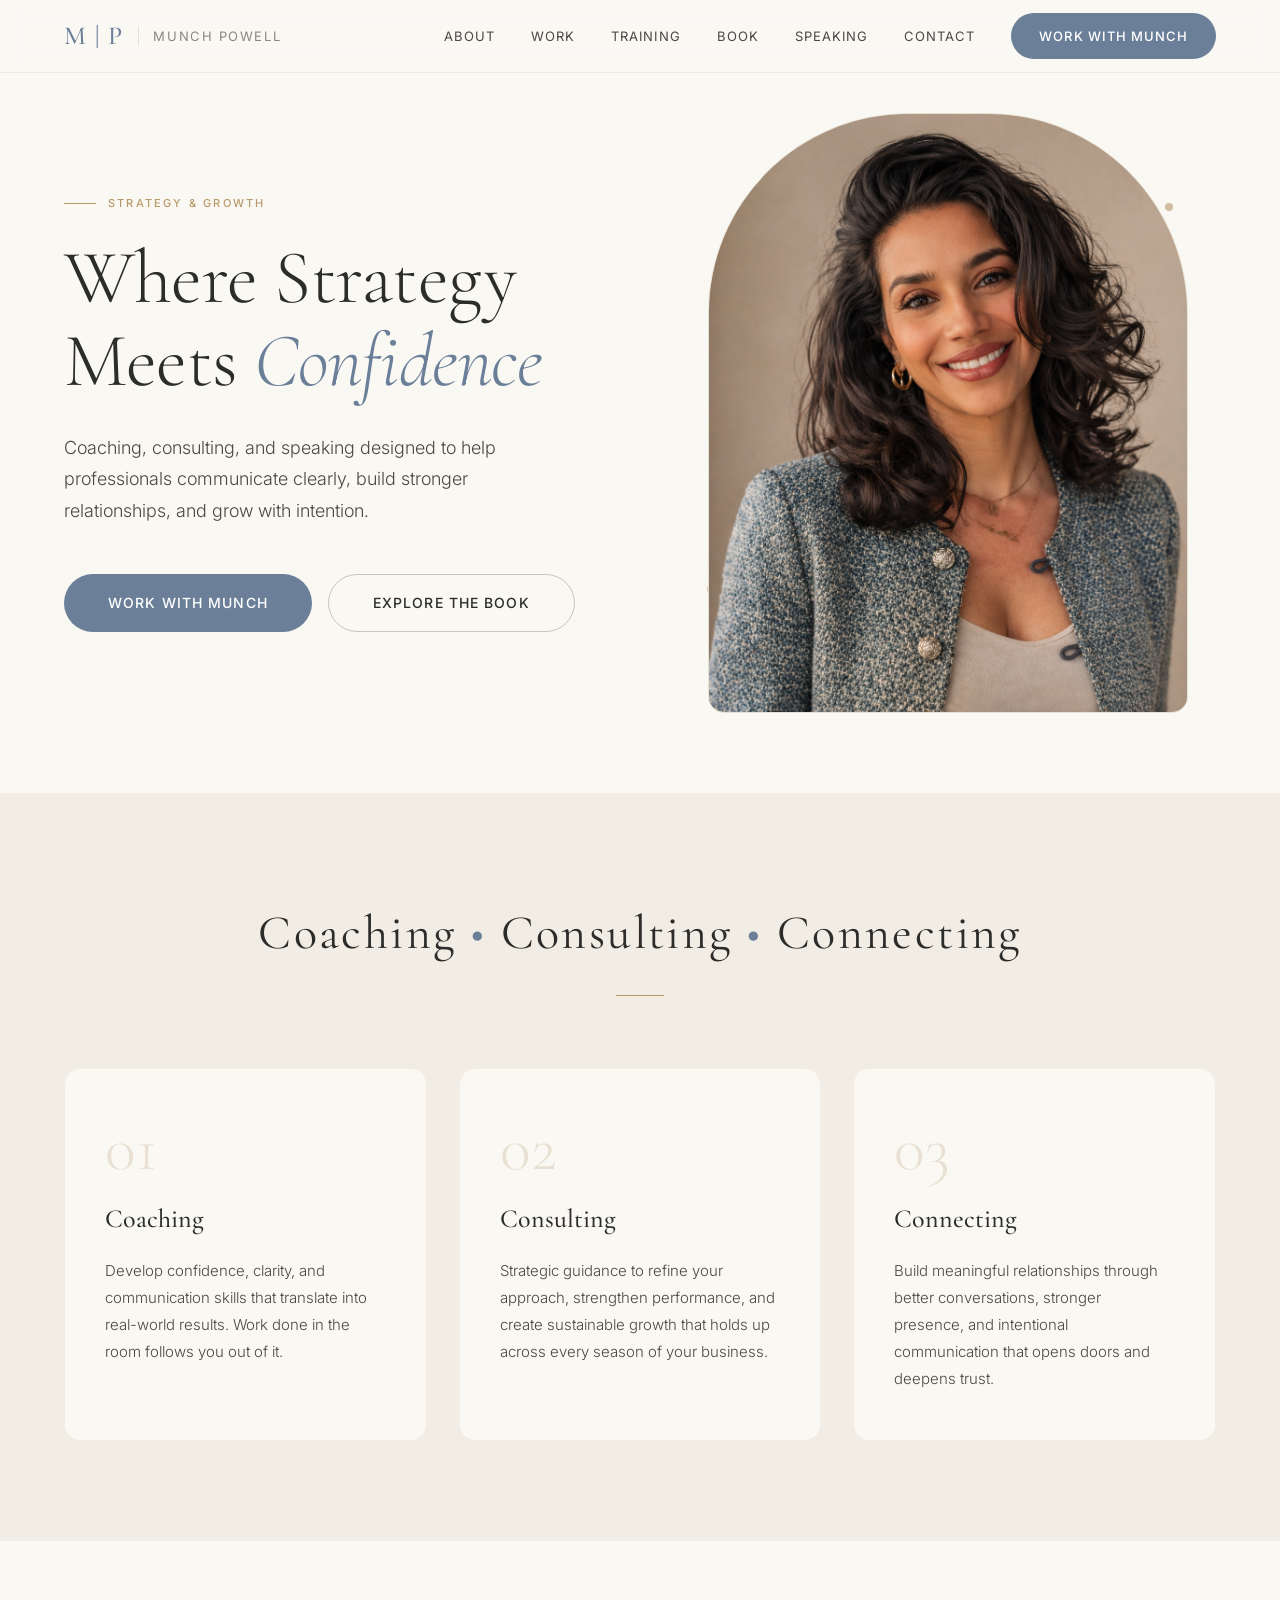
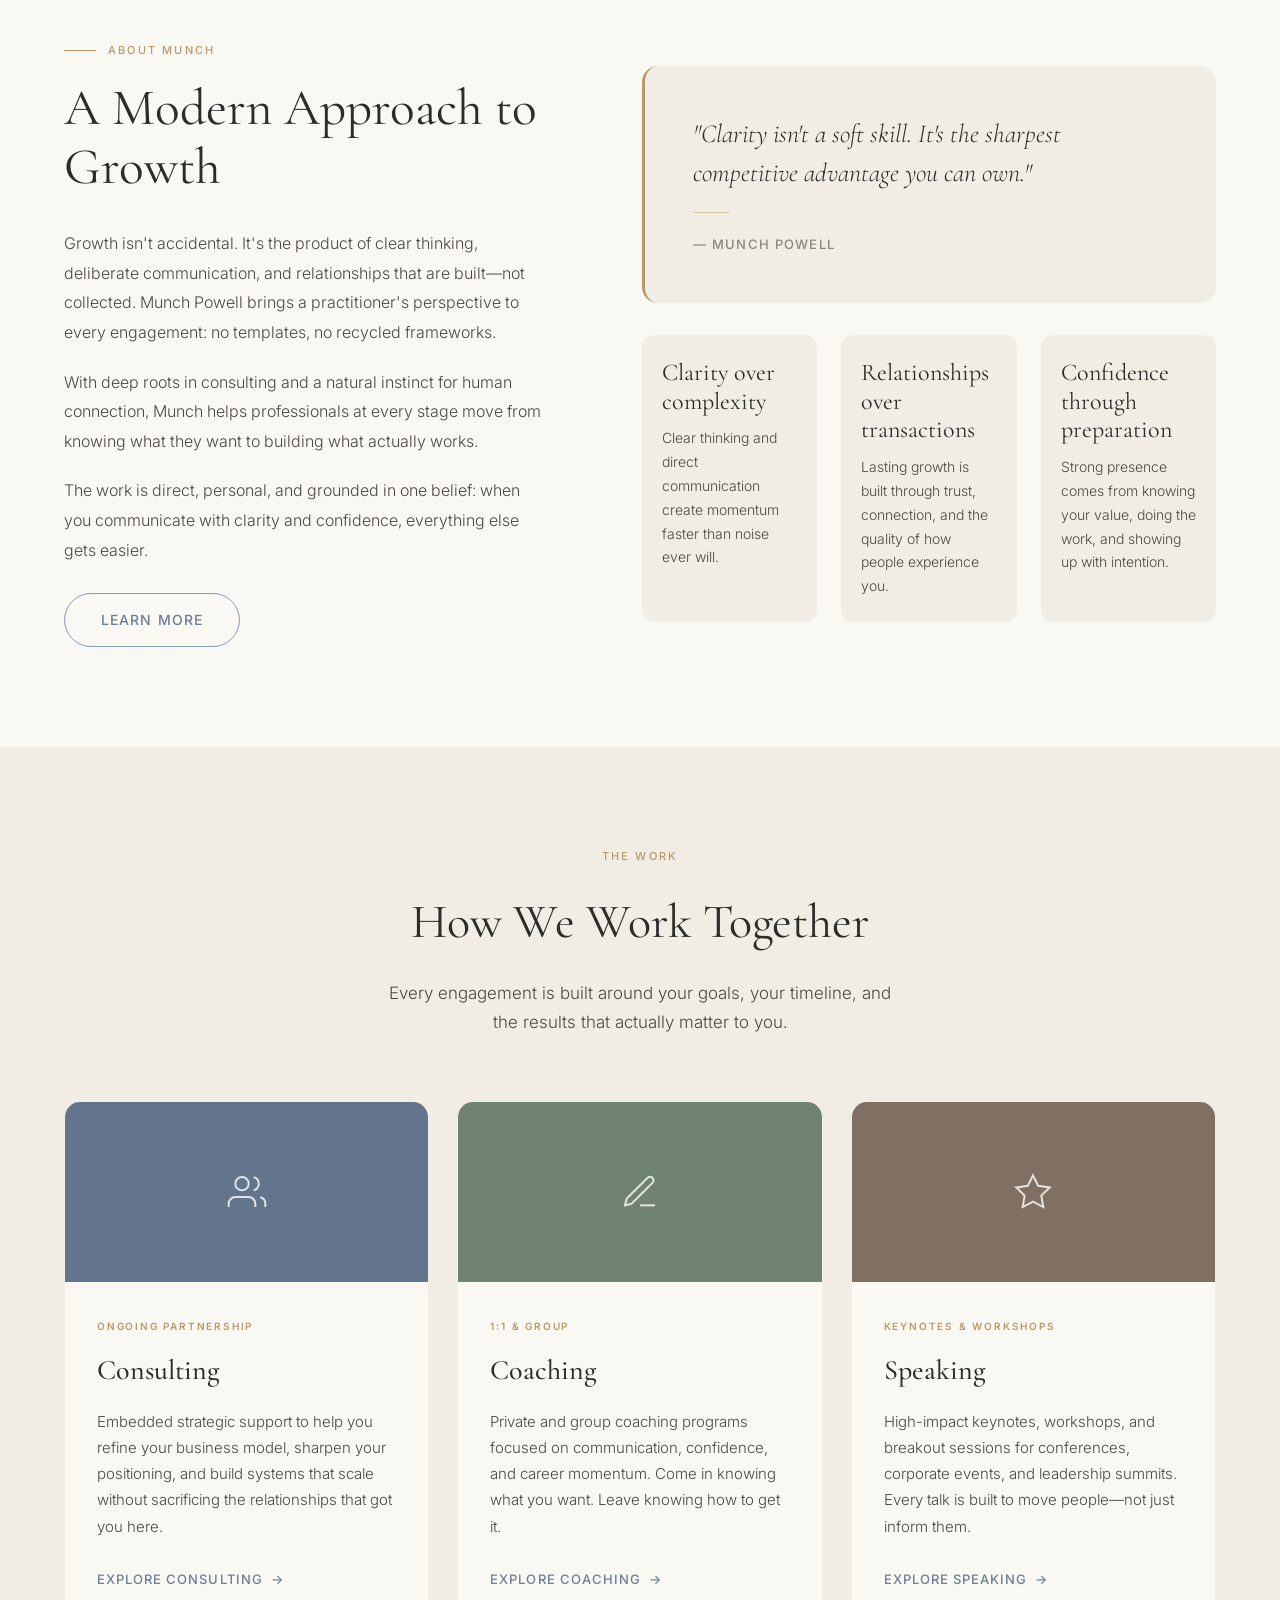
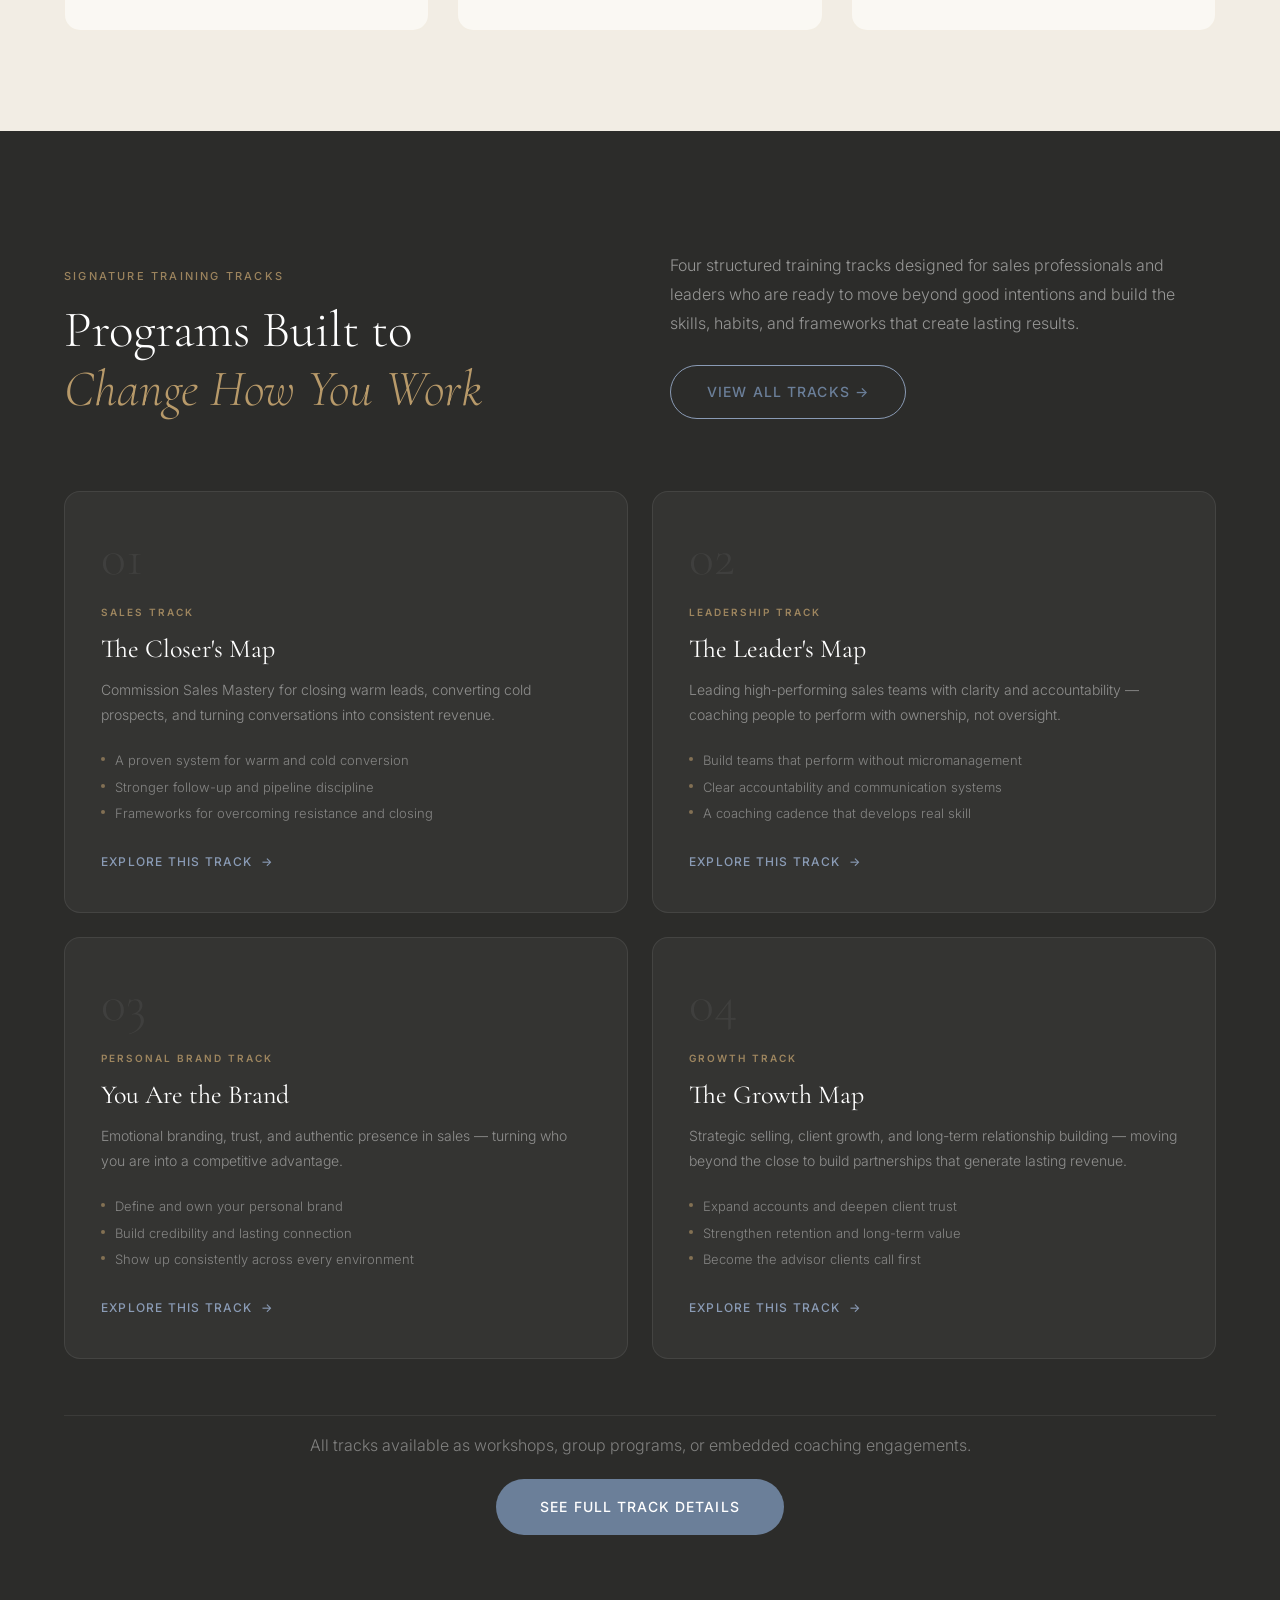
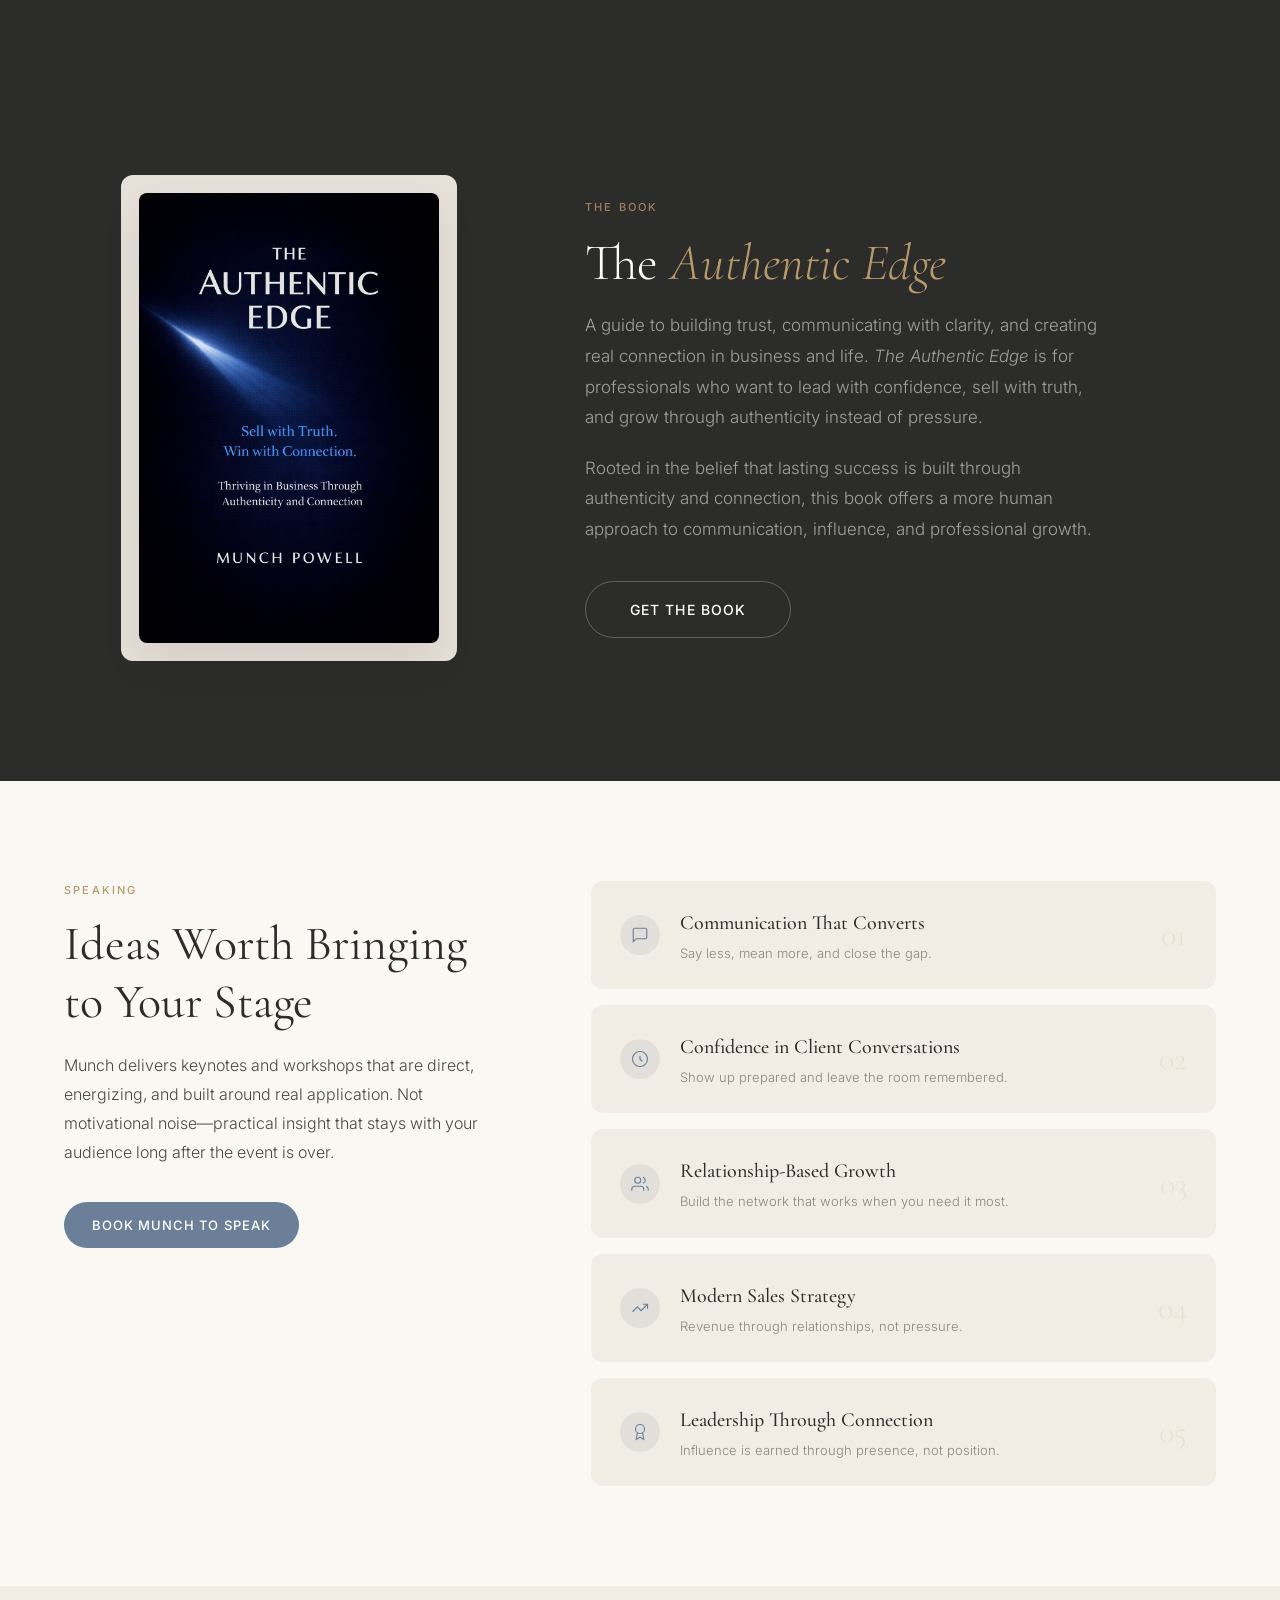
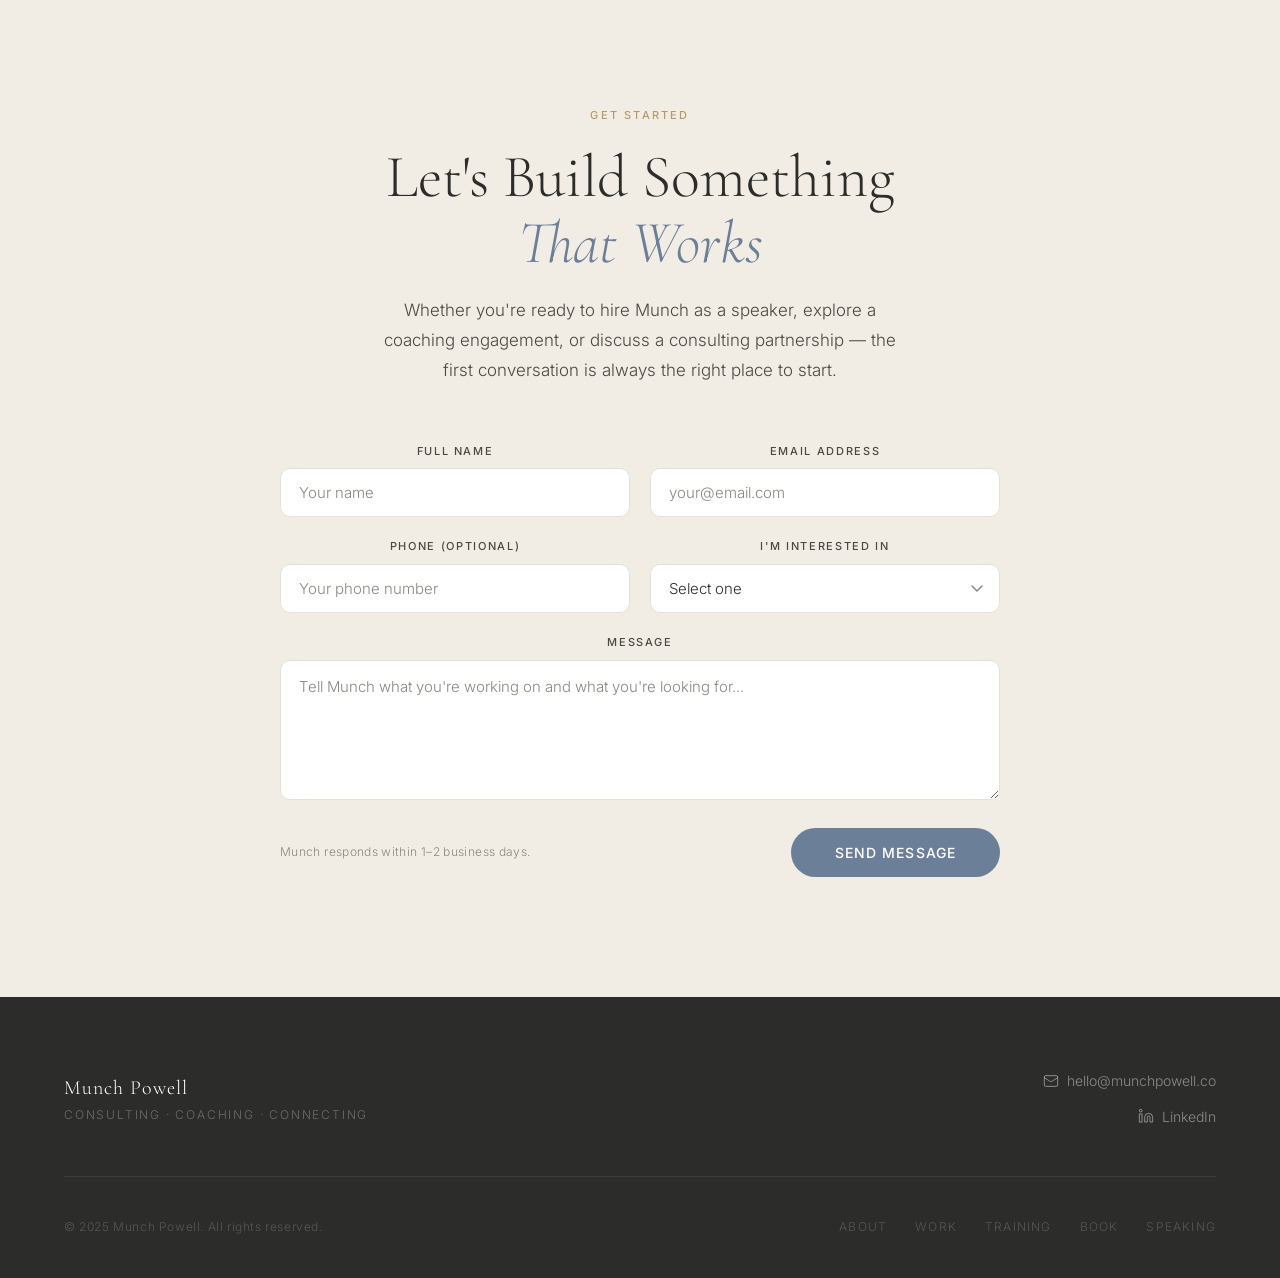
==== index.html @ c0982c2c "Add contact forms with Formspree endpoints" ====
<!DOCTYPE html>
<html lang="en">
<head>
<link rel="icon"href="/assets/images/favicon.png">
<link rel="canonical" href="https://munchpowell.co">
<meta charset="UTF-8">
<meta name="viewport" content="width=device-width, initial-scale=1.0">
<title>Munch Powell — Coaching, Consulting, Connecting</title>
<meta name="description" content="Coaching, consulting, and speaking designed to help professionals communicate clearly, build stronger relationships, and grow with intention.">

<!-- Open Graph (for iMessage, LinkedIn, etc.) -->
<meta property="og:title" content="Munch Powell — Coaching, Consulting, Connecting">
<meta property="og:description" content="Helping professionals communicate clearly, build stronger relationships, and grow with intention.">
<meta property="og:type" content="website">
<meta property="og:url" content="https://munchpowell.co">
<meta property="og:image" content="https://munchpowell.co/assets/images/hero.png">

<!-- Mobile theme color -->
<meta name="theme-color" content="#FAF8F3">
<link rel="preconnect" href="https://fonts.googleapis.com">
<link rel="preconnect" href="https://fonts.gstatic.com" crossorigin>
<link href="https://fonts.googleapis.com/css2?family=Cormorant+Garamond:ital,wght@0,300;0,400;0,500;0,600;1,300;1,400&family=Inter:wght@300;400;500;600&display=swap" rel="stylesheet">
<style>
  *, *::before, *::after { box-sizing: border-box; margin: 0; padding: 0; }

  :root {
    --cream: #FAF8F3;
    --beige: #F2EDE4;
    --beige-dark: #E8E0D2;
    --slate-blue: #6B7F99;
    --slate-blue-dark: #536175;
    --slate-blue-light: #8A9BB5;
    --charcoal: #2C2C2A;
    --charcoal-soft: #4A4844;
    --muted: #8A8780;
    --gold: #B89A6A;
    --white: #FFFFFF;
    --serif: 'Cormorant Garamond', Georgia, serif;
    --sans: 'Inter', system-ui, sans-serif;
    --radius: 50px;
    --radius-card: 16px;
    --transition: 0.25s ease;
  }

  html { scroll-behavior: smooth; }

  body {
    font-family: var(--sans);
    background: var(--cream);
    color: var(--charcoal);
    line-height: 1.7;
    font-size: 16px;
    -webkit-font-smoothing: antialiased;
  }

  header {
    position: sticky;
    top: 0;
    z-index: 100;
    background: rgba(250, 248, 243, 0.92);
    backdrop-filter: blur(12px);
    -webkit-backdrop-filter: blur(12px);
    border-bottom: 1px solid rgba(184,154,106,0.15);
    padding: 0 5%;
  }

  .header-inner {
    max-width: 1200px;
    margin: 0 auto;
    display: flex;
    align-items: center;
    justify-content: space-between;
    height: 72px;
  }

  .logo-mark {
    font-family: var(--serif);
    font-size: 26px;
    font-weight: 500;
    letter-spacing: 0.08em;
    color: var(--slate-blue);
    text-decoration: none;
    display: flex;
    align-items: center;
    gap: 14px;
  }

  .logo-mark span {
    font-size: 13px;
    font-family: var(--sans);
    font-weight: 400;
    letter-spacing: 0.12em;
    text-transform: uppercase;
    color: var(--muted);
  }

  .logo-divider {
    width: 1px;
    height: 20px;
    background: var(--beige-dark);
  }

  nav {
    display: flex;
    align-items: center;
    gap: 36px;
  }

  nav a {
    font-family: var(--sans);
    font-size: 13px;
    font-weight: 400;
    letter-spacing: 0.08em;
    text-transform: uppercase;
    color: var(--charcoal-soft);
    text-decoration: none;
    transition: color var(--transition);
  }

  nav a:hover { color: var(--slate-blue); }

  .btn {
    display: inline-flex;
    align-items: center;
    gap: 8px;
    font-family: var(--sans);
    font-size: 13px;
    font-weight: 500;
    letter-spacing: 0.08em;
    text-transform: uppercase;
    text-decoration: none;
    padding: 12px 28px;
    border-radius: var(--radius);
    transition: all var(--transition);
    cursor: pointer;
    border: none;
  }

  .btn-primary {
    background: var(--slate-blue);
    color: var(--white);
  }

  .btn-primary:hover {
    background: var(--slate-blue-dark);
    transform: translateY(-1px);
  }

  .btn-outline {
    background: transparent;
    color: var(--charcoal);
    border: 1.5px solid rgba(44,44,42,0.25);
  }

  .btn-outline:hover {
    border-color: var(--slate-blue);
    color: var(--slate-blue);
    transform: translateY(-1px);
  }

  .btn-ghost {
    background: transparent;
    color: var(--slate-blue);
    border: 1.5px solid var(--slate-blue-light);
    padding: 14px 36px;
    font-size: 14px;
  }

  .btn-ghost:hover {
    background: var(--slate-blue);
    color: var(--white);
    transform: translateY(-1px);
  }

  .btn-large {
    padding: 16px 44px;
    font-size: 14px;
  }

  section { padding: 100px 5%; }

  .section-inner {
    max-width: 1200px;
    margin: 0 auto;
  }

  #hero {
    padding: 40px 5% 80px;
    background: var(--cream);
    min-height: 78vh;
    display: flex;
    align-items: center;
  }

  .hero-inner {
    max-width: 1200px;
    margin: 0 auto;
    width: 100%;
    display: grid;
    grid-template-columns: 1fr 1fr;
    gap: 80px;
    align-items: center;
  }

  .hero-eyebrow {
    font-family: var(--sans);
    font-size: 11px;
    font-weight: 500;
    letter-spacing: 0.2em;
    text-transform: uppercase;
    color: var(--gold);
    margin-bottom: 24px;
    display: flex;
    align-items: center;
    gap: 12px;
  }

  .hero-eyebrow::before {
    content: '';
    display: block;
    width: 32px;
    height: 1px;
    background: var(--gold);
  }

  .hero-headline {
    font-family: var(--serif);
    font-size: clamp(48px, 6vw, 76px);
    font-weight: 300;
    line-height: 1.1;
    letter-spacing: -0.01em;
    color: var(--charcoal);
    margin-bottom: 28px;
  }

  .hero-headline em {
    font-style: italic;
    color: var(--slate-blue);
  }

  .hero-sub {
    font-size: 18px;
    font-weight: 300;
    line-height: 1.75;
    color: var(--charcoal-soft);
    margin-bottom: 48px;
    max-width: 480px;
  }

  .hero-buttons {
    display: flex;
    gap: 16px;
    flex-wrap: wrap;
  }

  .hero-visual {
    position: relative;
    display: flex;
    align-items: center;
    justify-content: center;
  }

  .photo-frame {
    width: 100%;
    max-width: 480px;
    aspect-ratio: 4/5;
    background: var(--beige);
    border-radius: 200px 200px 16px 16px;
    position: relative;
    overflow: hidden;
    border: 1px solid var(--beige-dark);
  }

  .photo-frame img {
    width: 100%;
    height: 100%;
    object-fit: cover;
    object-position: center 30%;
    display: block;
  }

  .geo-circle {
    position: absolute;
    border-radius: 50%;
    border: 1px solid rgba(107,127,153,0.2);
    animation: rotate 20s linear infinite;
  }

  .geo-circle-1 {
    width: 480px;
    height: 480px;
    top: 50%;
    left: 50%;
    transform: translate(-50%, -50%);
  }

  .geo-circle-2 {
    width: 340px;
    height: 340px;
    top: 50%;
    left: 50%;
    transform: translate(-50%, -50%);
    border-style: dashed;
    animation-direction: reverse;
    animation-duration: 30s;
  }

  .geo-dot {
    position: absolute;
    width: 8px;
    height: 8px;
    border-radius: 50%;
    background: var(--gold);
    opacity: 0.6;
  }

  .geo-dot-1 { top: 15%; right: 8%; }
  .geo-dot-2 { bottom: 20%; left: 5%; }

  @keyframes rotate {
    from { transform: translate(-50%, -50%) rotate(0deg); }
    to { transform: translate(-50%, -50%) rotate(360deg); }
  }

  #pillars {
    background: var(--beige);
    padding: 100px 5%;
  }

  .pillars-heading {
    text-align: center;
    margin-bottom: 72px;
  }

  .pillars-heading h2 {
    font-family: var(--serif);
    font-size: clamp(32px, 4vw, 48px);
    font-weight: 400;
    letter-spacing: 0.05em;
    color: var(--charcoal);
  }

  .pillars-heading h2 span {
    color: var(--slate-blue);
  }

  .pillar-rule {
    width: 48px;
    height: 1px;
    background: var(--gold);
    margin: 20px auto 0;
  }

  .pillars-grid {
    display: grid;
    grid-template-columns: repeat(3, 1fr);
    gap: 32px;
  }

  .pillar-card {
    background: var(--cream);
    border-radius: var(--radius-card);
    padding: 48px 40px;
    border: 1px solid rgba(184,154,106,0.12);
    transition: transform var(--transition), box-shadow var(--transition);
  }

  .pillar-card:hover {
    transform: translateY(-4px);
    box-shadow: 0 20px 60px rgba(44,44,42,0.06);
  }

  .pillar-num {
    font-family: var(--serif);
    font-size: 64px;
    font-weight: 300;
    color: var(--beige-dark);
    line-height: 1;
    margin-bottom: 16px;
  }

  .pillar-card h3 {
    font-family: var(--serif);
    font-size: 26px;
    font-weight: 500;
    color: var(--charcoal);
    margin-bottom: 16px;
  }

  .pillar-card p {
    font-size: 15px;
    font-weight: 300;
    line-height: 1.8;
    color: var(--charcoal-soft);
  }

  #about {
    background: var(--cream);
  }

  .about-inner {
    max-width: 1200px;
    margin: 0 auto;
    display: grid;
    grid-template-columns: 1fr 1.2fr;
    gap: 100px;
    align-items: center;
  }

  .about-label {
    font-size: 11px;
    font-weight: 500;
    letter-spacing: 0.2em;
    text-transform: uppercase;
    color: var(--gold);
    margin-bottom: 20px;
    display: flex;
    align-items: center;
    gap: 12px;
  }

  .about-label::before {
    content: '';
    display: block;
    width: 32px;
    height: 1px;
    background: var(--gold);
  }

  .about-inner h2 {
    font-family: var(--serif);
    font-size: clamp(34px, 4vw, 52px);
    font-weight: 400;
    line-height: 1.15;
    color: var(--charcoal);
    margin-bottom: 32px;
  }

  .about-inner p {
    font-size: 16px;
    font-weight: 300;
    line-height: 1.85;
    color: var(--charcoal-soft);
    margin-bottom: 20px;
  }

  .about-visual {
    position: relative;
  }

  .about-quote {
    background: var(--beige);
    border-radius: var(--radius-card);
    padding: 48px;
    border-left: 3px solid var(--gold);
    position: relative;
  }

  .about-quote blockquote {
    font-family: var(--serif);
    font-size: 26px;
    font-weight: 300;
    font-style: italic;
    line-height: 1.5;
    color: var(--charcoal);
  }

  .about-quote cite {
    display: block;
    margin-top: 20px;
    font-family: var(--sans);
    font-size: 13px;
    font-weight: 500;
    letter-spacing: 0.1em;
    text-transform: uppercase;
    color: var(--muted);
    font-style: normal;
  }

.about-principles {
  display: grid;
  grid-template-columns: repeat(3, 1fr);
  gap: 24px;
  margin-top: 32px;
}

.principle-card {
  background: var(--beige);
  border-radius: 12px;
  padding: 24px 20px;
}

.principle-title {
  font-family: var(--serif);
  font-size: 24px;
  font-weight: 400;
  color: var(--charcoal);
  line-height: 1.2;
  margin-bottom: 10px;
}

.principle-text {
  font-size: 14px;
  font-weight: 300;
  line-height: 1.7;
  color: var(--charcoal-soft);
}

  #work {
    background: var(--beige);
  }

  .section-heading {
    text-align: center;
    margin-bottom: 64px;
  }

  .section-label {
    font-size: 11px;
    font-weight: 500;
    letter-spacing: 0.2em;
    text-transform: uppercase;
    color: var(--gold);
    margin-bottom: 16px;
    display: block;
  }

  .section-heading h2 {
    font-family: var(--serif);
    font-size: clamp(32px, 4vw, 48px);
    font-weight: 400;
    color: var(--charcoal);
    margin-bottom: 16px;
  }

  .section-heading p {
    font-size: 17px;
    font-weight: 300;
    color: var(--charcoal-soft);
    max-width: 520px;
    margin: 0 auto;
  }

  .work-grid {
    display: grid;
    grid-template-columns: repeat(3, 1fr);
    gap: 28px;
  }

  .work-card {
    background: var(--cream);
    border-radius: var(--radius-card);
    padding: 0;
    overflow: hidden;
    border: 1px solid rgba(184,154,106,0.12);
    transition: transform var(--transition);
    display: flex;
    flex-direction: column;
  }

  .work-card:hover { transform: translateY(-4px); }

  .work-card-header {
    height: 180px;
    display: flex;
    align-items: center;
    justify-content: center;
    font-family: var(--serif);
    font-size: 72px;
    font-weight: 300;
    color: var(--white);
    position: relative;
    overflow: hidden;
  }

  .work-card-header::after {
    content: '';
    position: absolute;
    inset: 0;
    background: rgba(0,0,0,0.08);
  }

  .work-card:nth-child(1) .work-card-header { background: #6B7F99; }
  .work-card:nth-child(2) .work-card-header { background: #7A8E7A; }
  .work-card:nth-child(3) .work-card-header { background: #8A7A6B; }

  .work-card-body {
    padding: 36px 32px 40px;
    flex: 1;
    display: flex;
    flex-direction: column;
  }

  .work-card-tag {
    font-size: 10px;
    font-weight: 600;
    letter-spacing: 0.18em;
    text-transform: uppercase;
    color: var(--gold);
    margin-bottom: 12px;
  }

  .work-card h3 {
    font-family: var(--serif);
    font-size: 28px;
    font-weight: 500;
    color: var(--charcoal);
    margin-bottom: 14px;
  }

  .work-card p {
    font-size: 15px;
    font-weight: 300;
    line-height: 1.75;
    color: var(--charcoal-soft);
    flex: 1;
    margin-bottom: 28px;
  }

  .work-link {
    font-size: 13px;
    font-weight: 500;
    letter-spacing: 0.08em;
    text-transform: uppercase;
    color: var(--slate-blue);
    text-decoration: none;
    display: flex;
    align-items: center;
    gap: 8px;
    transition: gap var(--transition);
  }

  .work-link:hover { gap: 12px; }

  #book {
    background: var(--charcoal);
    padding: 120px 5%;
  }

  .book-inner {
    max-width: 1200px;
    margin: 0 auto;
    display: grid;
    grid-template-columns: 1fr 1.4fr;
    gap: 70px;
    align-items: center;
  }

  .book-image {
    background: #e6e0d8;
    padding: 18px;
    border-radius: 12px;
    display: inline-block;
    justify-self: center;
  }

  .book-image img {
    width: 300px;
    border-radius: 8px;
    box-shadow: 0 20px 40px rgba(0,0,0,0.08);
    display: block;
  }

  .book-content .section-label { color: rgba(184,154,106,0.8); }

  .book-content h2 {
    font-family: var(--serif);
    font-size: clamp(38px, 4vw, 56px);
    font-weight: 300;
    color: var(--white);
    margin-bottom: 16px;
    line-height: 1.2;
  }

  .book-content h2 em {
    font-style: italic;
    color: var(--gold);
  }

  .book-content p {
    font-size: 17px;
    font-weight: 300;
    line-height: 1.8;
    color: rgba(255,255,255,0.55);
    margin-bottom: 20px;
    max-width: 520px;
  }

  .book-content .btn-ghost {
    color: var(--white);
    border-color: rgba(255,255,255,0.25);
    margin-top: 16px;
  }

  .book-content .btn-ghost:hover {
    background: var(--gold);
    border-color: var(--gold);
    color: var(--charcoal);
  }

  #speaking {
    background: var(--cream);
  }

  .speaking-layout {
    display: grid;
    grid-template-columns: 1fr 1.4fr;
    gap: 80px;
    align-items: start;
  }

  .speaking-intro h2 {
    font-family: var(--serif);
    font-size: clamp(32px, 4vw, 48px);
    font-weight: 400;
    color: var(--charcoal);
    margin-bottom: 20px;
    line-height: 1.2;
  }

  .speaking-intro p {
    font-size: 16px;
    font-weight: 300;
    line-height: 1.8;
    color: var(--charcoal-soft);
    margin-bottom: 36px;
  }

  .topics-list {
    display: flex;
    flex-direction: column;
    gap: 16px;
  }

  .topic-item {
    display: flex;
    align-items: center;
    gap: 20px;
    padding: 24px 28px;
    background: var(--beige);
    border-radius: 12px;
    border: 1px solid transparent;
    transition: border-color var(--transition), background var(--transition);
    cursor: default;
  }

  .topic-item:hover {
    border-color: rgba(107,127,153,0.3);
    background: var(--cream);
  }

  .topic-icon {
    width: 40px;
    height: 40px;
    border-radius: 50%;
    background: rgba(107,127,153,0.12);
    display: flex;
    align-items: center;
    justify-content: center;
    flex-shrink: 0;
  }

  .topic-icon svg {
    width: 18px;
    height: 18px;
    stroke: var(--slate-blue);
    fill: none;
    stroke-width: 1.5;
  }

  .topic-text {
    flex: 1;
  }

  .topic-title {
    font-family: var(--serif);
    font-size: 20px;
    font-weight: 500;
    color: var(--charcoal);
    margin-bottom: 2px;
  }

  .topic-desc {
    font-size: 13px;
    font-weight: 300;
    color: var(--muted);
  }

  .topic-num {
    font-family: var(--serif);
    font-size: 32px;
    font-weight: 300;
    color: var(--beige-dark);
    line-height: 1;
  }

  #cta {
    background: var(--beige);
    text-align: center;
    padding: 120px 5%;
  }

  .cta-inner {
    max-width: 640px;
    margin: 0 auto;
  }

  #cta h2 {
    font-family: var(--serif);
    font-size: clamp(38px, 5vw, 64px);
    font-weight: 300;
    line-height: 1.1;
    color: var(--charcoal);
    margin-bottom: 24px;
  }

  #cta h2 em {
    font-style: italic;
    color: var(--slate-blue);
  }

  #cta p {
    font-size: 17px;
    font-weight: 300;
    color: var(--charcoal-soft);
    margin-bottom: 48px;
    line-height: 1.75;
  }

  footer {
    background: var(--charcoal);
    padding: 72px 5% 40px;
  }

  .footer-inner {
    max-width: 1200px;
    margin: 0 auto;
  }

  .footer-top {
    display: flex;
    justify-content: space-between;
    align-items: center;
    padding-bottom: 48px;
    border-bottom: 1px solid rgba(255,255,255,0.08);
    margin-bottom: 40px;
    flex-wrap: wrap;
    gap: 32px;
  }

  .footer-logo {
    display: flex;
    flex-direction: column;
    align-items: flex-start;
    gap: 14px;
  }

  .footer-logo-circle {
    width: 72px;
    height: 72px;
    border-radius: 50%;
    border: 1.5px solid var(--gold);
    display: flex;
    align-items: center;
    justify-content: center;
    font-family: var(--serif);
    font-size: 20px;
    font-weight: 400;
    color: var(--gold);
    letter-spacing: 0.05em;
    position: relative;
  }

  .footer-logo-circle::before {
    content: '';
    position: absolute;
    inset: 5px;
    border-radius: 50%;
    border: 1px solid rgba(184,154,106,0.2);
  }

  .footer-name {
    font-family: var(--serif);
    font-size: 20px;
    font-weight: 300;
    color: var(--white);
    letter-spacing: 0.05em;
  }

  .footer-tagline {
    font-size: 12px;
    font-weight: 300;
    letter-spacing: 0.15em;
    text-transform: uppercase;
    color: rgba(255,255,255,0.3);
  }

  .footer-links {
    display: flex;
    flex-direction: column;
    gap: 12px;
    align-items: flex-end;
  }

  .footer-links a {
    font-size: 14px;
    font-weight: 300;
    color: rgba(255,255,255,0.45);
    text-decoration: none;
    transition: color var(--transition);
    display: flex;
    align-items: center;
    gap: 8px;
  }

  .footer-links a:hover { color: var(--gold); }

  .footer-links a svg {
    width: 16px;
    height: 16px;
    stroke: currentColor;
    fill: none;
    stroke-width: 1.5;
  }

  .footer-bottom {
    display: flex;
    justify-content: space-between;
    align-items: center;
    flex-wrap: wrap;
    gap: 16px;
  }

  .footer-copy {
    font-size: 12px;
    font-weight: 300;
    color: rgba(255,255,255,0.2);
    letter-spacing: 0.05em;
  }

  .footer-nav {
    display: flex;
    gap: 28px;
  }

  .footer-nav a {
    font-size: 12px;
    font-weight: 300;
    letter-spacing: 0.1em;
    text-transform: uppercase;
    color: rgba(255,255,255,0.2);
    text-decoration: none;
    transition: color var(--transition);
  }

  .footer-nav a:hover { color: rgba(255,255,255,0.5); }

  .nav-toggle {
    display: none;
    background: none;
    border: none;
    cursor: pointer;
    padding: 4px;
  }

  .nav-toggle svg {
    width: 22px;
    height: 22px;
    stroke: var(--charcoal);
    fill: none;
    stroke-width: 1.5;
  }

  @media (max-width: 900px) {
    nav { display: none; }
    nav.open {
      display: flex;
      flex-direction: column;
      position: absolute;
      top: 72px;
      left: 0;
      right: 0;
      background: var(--cream);
      padding: 24px 5% 32px;
      border-bottom: 1px solid var(--beige-dark);
      gap: 24px;
      align-items: flex-start;
    }

    nav.open .btn { width: 100%; justify-content: center; }
    .nav-toggle { display: block; }
    header { position: relative; }
    .hero-inner { grid-template-columns: 1fr; gap: 48px; }
    .hero-visual { order: -1; max-width: 320px; margin: 0 auto; }
    .geo-circle,
    .geo-dot {
    display: none;
    }
    .pillars-grid { grid-template-columns: 1fr; }
    .about-inner { grid-template-columns: 1fr; gap: 48px; }
    .work-grid { grid-template-columns: 1fr; }
    .book-inner { grid-template-columns: 1fr; gap: 48px; }
    .speaking-layout { grid-template-columns: 1fr; gap: 48px; }
    .footer-top { flex-direction: column; align-items: flex-start; }
    .footer-links { align-items: flex-start; }
      }

  @media (max-width: 600px) {
    section { padding: 72px 5%; }
    .hero-buttons { flex-direction: column; }
    .hero-buttons .btn { text-align: center; justify-content: center; }
    .book-image img { width: 220px; }
  }

  /* =========================
   TRAINING TRACKS SECTION
========================= */

  #training {
    background: var(--charcoal);
    padding: 120px 5%;
  }

  .training-inner {
    max-width: 1200px;
    margin: 0 auto;
  }

  .training-header {
    display: grid;
    grid-template-columns: 1fr 1fr;
    gap: 60px;
    align-items: end;
    margin-bottom: 72px;
  }

  .training-header h2 {
    font-family: var(--serif);
    font-size: clamp(36px, 4vw, 54px);
    font-weight: 300;
    color: var(--white);
    line-height: 1.15;
  }

  .training-header h2 em {
    font-style: italic;
    color: var(--gold);
  }

  .training-header-right p {
    font-size: 16px;
    font-weight: 300;
    line-height: 1.8;
    color: rgba(255,255,255,0.5);
    margin-bottom: 28px;
  }

  .training-grid {
    display: grid;
    grid-template-columns: repeat(2, 1fr);
    gap: 24px;
    margin-bottom: 56px;
  }

  .track-card {
    background: rgba(255,255,255,0.04);
    border: 1px solid rgba(255,255,255,0.08);
    border-radius: var(--radius-card);
    padding: 40px 36px;
    transition: background var(--transition), border-color var(--transition), transform var(--transition);
    position: relative;
    overflow: hidden;
    text-decoration: none;
    display: block;
  }

  .track-card::before {
    content: '';
    position: absolute;
    top: 0;
    left: 0;
    right: 0;
    height: 2px;
    background: var(--gold);
    opacity: 0;
    transition: opacity var(--transition);
  }

  .track-card:hover {
    background: rgba(255,255,255,0.07);
    border-color: rgba(184,154,106,0.3);
    transform: translateY(-3px);
  }

  .track-card:hover::before {
    opacity: 1;
  }

  .track-card-num {
    font-family: var(--serif);
    font-size: 52px;
    font-weight: 300;
    color: rgba(255,255,255,0.06);
    line-height: 1;
    margin-bottom: 20px;
  }

  .track-card-label {
    font-size: 10px;
    font-weight: 600;
    letter-spacing: 0.2em;
    text-transform: uppercase;
    color: var(--gold);
    margin-bottom: 12px;
    opacity: 0.8;
  }

  .track-card h3 {
    font-family: var(--serif);
    font-size: 26px;
    font-weight: 400;
    color: var(--white);
    margin-bottom: 14px;
    line-height: 1.2;
  }

  .track-card p {
    font-size: 14px;
    font-weight: 300;
    line-height: 1.75;
    color: rgba(255,255,255,0.45);
    margin-bottom: 24px;
  }

  .track-card-outcomes {
    display: flex;
    flex-direction: column;
    gap: 7px;
    margin-bottom: 28px;
  }

  .track-outcome {
    display: flex;
    align-items: flex-start;
    gap: 10px;
    font-size: 13px;
    font-weight: 300;
    color: rgba(255,255,255,0.4);
    line-height: 1.5;
  }

  .track-outcome::before {
    content: '';
    width: 4px;
    height: 4px;
    min-width: 4px;
    border-radius: 50%;
    background: var(--gold);
    opacity: 0.6;
    margin-top: 6px;
  }

  .track-link {
    font-size: 12px;
    font-weight: 500;
    letter-spacing: 0.1em;
    text-transform: uppercase;
    color: var(--slate-blue-light);
    display: flex;
    align-items: center;
    gap: 8px;
    transition: gap var(--transition), color var(--transition);
  }

  .track-card:hover .track-link {
    gap: 12px;
    color: var(--gold);
  }

  .training-cta-bar {
    text-align: center;
    padding-top: 16px;
    border-top: 1px solid rgba(255,255,255,0.07);
  }

  .training-cta-bar p {
    font-size: 16px;
    font-weight: 300;
    color: rgba(255,255,255,0.4);
    margin-bottom: 20px;
  }

  @media (max-width: 900px) {
    .training-header { grid-template-columns: 1fr; gap: 28px; }
    .training-grid { grid-template-columns: 1fr; }
  }

 /* =========================
   MOBILE POLISH PASS
========================= */

@media (max-width: 768px) {

  /* GLOBAL SECTION SPACING */
  section {
    padding: 64px 5%;
  }

  /* HERO */
  #hero {
    padding: 24px 5% 48px;
    min-height: auto;
  }

  .hero-inner {
    gap: 32px;
  }

  .hero-headline {
    font-size: 38px;
    line-height: 1.15;
  }

  .hero-sub {
    font-size: 16px;
    max-width: 100%;
  }

  .hero-buttons {
    flex-direction: column;
    gap: 12px;
  }

  .hero-buttons .btn {
    width: 100%;
    justify-content: center;
  }

  /* HERO IMAGE */
  .photo-frame {
    max-width: 280px;
    margin: 0 auto;
  }

  .photo-frame img {
    object-position: center 35%;
  }

  /* PILLARS */
  .pillars-grid {
    gap: 20px;
  }

  .pillar-card {
    padding: 32px 24px;
  }

  /* ABOUT */
  .about-inner {
    gap: 40px;
  }

  .about-inner h2 {
    font-size: 32px;
  }

  /* PRINCIPLES */
  .about-principles {
    grid-template-columns: 1fr;
    gap: 16px;
  }

  /* WORK CARDS */
  .work-grid {
    gap: 20px;
  }

  .work-card-body {
    padding: 28px 24px;
  }

  /* BOOK SECTION */
  .book-inner {
    gap: 32px;
  }

  .book-image img {
    width: 220px;
  }

  .book-content h2 {
    font-size: 32px;
  }

  .book-content p {
    font-size: 15px;
  }

  /* SPEAKING */
  .speaking-layout {
    gap: 40px;
  }

  .topic-item {
    padding: 18px 20px;
  }

  /* CTA */
  #cta h2 {
    font-size: 34px;
  }

  #cta p {
    font-size: 15px;
  }

  /* FOOTER */
  .footer-top {
    gap: 24px;
  }

  .footer-links {
    align-items: flex-start;
  }

} 
</style>
</head>
<body>

<header id="header">
  <div class="header-inner">
    <a href="#" class="logo-mark">
      M&thinsp;|&thinsp;P
      <div class="logo-divider"></div>
      <span>Munch Powell</span>
    </a>
    <nav id="nav">
      <a href="#about">About</a>
      <a href="#work">Work</a>
      <a href="/training">Training</a>
      <a href="#book">Book</a>
      <a href="#speaking">Speaking</a>
      <a href="#cta">Contact</a>
      <a href="#cta" class="btn btn-primary">Work With Munch</a>
    </nav>
    <button class="nav-toggle" id="navToggle" aria-label="Toggle navigation">
      <svg viewBox="0 0 24 24"><line x1="4" y1="7" x2="20" y2="7"/><line x1="4" y1="12" x2="20" y2="12"/><line x1="4" y1="17" x2="20" y2="17"/></svg>
    </button>
  </div>
</header>

<section id="hero">
  <div class="hero-inner">
    <div class="hero-content">
      <div class="hero-eyebrow">Strategy &amp; Growth</div>
      <h1 class="hero-headline">Where Strategy<br>Meets <em>Confidence</em></h1>
      <p class="hero-sub">Coaching, consulting, and speaking designed to help professionals communicate clearly, build stronger relationships, and grow with intention.</p>
      <div class="hero-buttons">
        <a href="#cta" class="btn btn-primary btn-large">Work With Munch</a>
        <a href="#book" class="btn btn-outline btn-large">Explore the Book</a>
      </div>
    </div>
    <div class="hero-visual">
      <div class="geo-circle geo-circle-1"></div>
      <div class="geo-circle geo-circle-2"></div>
      <div class="geo-dot geo-dot-1"></div>
      <div class="geo-dot geo-dot-2"></div>
      <div class="photo-frame">
        <img src="/assets/images/hero.png" alt="Munch Powell">
      </div>
    </div>
  </div>
</section>

<section id="pillars">
  <div class="section-inner">
    <div class="pillars-heading">
      <h2>Coaching <span>•</span> Consulting <span>•</span> Connecting</h2>
      <div class="pillar-rule"></div>
    </div>
    <div class="pillars-grid">
      <div class="pillar-card">
        <div class="pillar-num">01</div>
        <h3>Coaching</h3>
        <p>Develop confidence, clarity, and communication skills that translate into real-world results. Work done in the room follows you out of it.</p>
      </div>
      <div class="pillar-card">
        <div class="pillar-num">02</div>
        <h3>Consulting</h3>
        <p>Strategic guidance to refine your approach, strengthen performance, and create sustainable growth that holds up across every season of your business.</p>
      </div>
      <div class="pillar-card">
        <div class="pillar-num">03</div>
        <h3>Connecting</h3>
        <p>Build meaningful relationships through better conversations, stronger presence, and intentional communication that opens doors and deepens trust.</p>
      </div>
    </div>
  </div>
</section>

<section id="about">
  <div class="about-inner">
    <div class="about-text">
      <div class="about-label">About Munch</div>
      <h2>A Modern Approach to Growth</h2>
      <p>Growth isn't accidental. It's the product of clear thinking, deliberate communication, and relationships that are built—not collected. Munch Powell brings a practitioner's perspective to every engagement: no templates, no recycled frameworks.</p>
      <p>With deep roots in consulting and a natural instinct for human connection, Munch helps professionals at every stage move from knowing what they want to building what actually works.</p>
      <p>The work is direct, personal, and grounded in one belief: when you communicate with clarity and confidence, everything else gets easier.</p>
      <a href="#cta" class="btn btn-ghost" style="margin-top: 8px;">Learn More</a>
    </div>
    <div class="about-visual">
      <div class="about-quote">
        <blockquote>"Clarity isn't a soft skill. It's the sharpest competitive advantage you can own."</blockquote>
        <div style="width: 36px; height: 1px; background: var(--gold); opacity: 0.5; margin: 20px 0 12px;"></div>
        <cite>— Munch Powell</cite>
      </div>
      <div class="about-principles">
        <div class="principle-card">
            <div class="principle-title">Clarity over complexity</div>
            <div class="principle-text">Clear thinking and direct communication create momentum faster than noise ever will.</div>
        </div>
        <div class="principle-card">
            <div class="principle-title">Relationships over transactions</div>
            <div class="principle-text">Lasting growth is built through trust, connection, and the quality of how people experience you.</div>
        </div>
        <div class="principle-card">
            <div class="principle-title">Confidence through preparation</div>
            <div class="principle-text">Strong presence comes from knowing your value, doing the work, and showing up with intention.</div>
        </div>
        </div>
    </div>
  </div>
</section>

<section id="work">
  <div class="section-inner">
    <div class="section-heading">
      <span class="section-label">The Work</span>
      <h2>How We Work Together</h2>
      <p>Every engagement is built around your goals, your timeline, and the results that actually matter to you.</p>
    </div>
    <div class="work-grid">
      <div class="work-card">
        <div class="work-card-header">
          <svg width="40" height="40" viewBox="0 0 24 24" fill="none" stroke="rgba(255,255,255,0.8)" stroke-width="1.2" style="position:relative;z-index:1;">
            <path d="M17 21v-2a4 4 0 0 0-4-4H5a4 4 0 0 0-4 4v2"/>
            <circle cx="9" cy="7" r="4"/>
            <path d="M23 21v-2a4 4 0 0 0-3-3.87"/>
            <path d="M16 3.13a4 4 0 0 1 0 7.75"/>
          </svg>
        </div>
        <div class="work-card-body">
          <div class="work-card-tag">Ongoing Partnership</div>
          <h3>Consulting</h3>
          <p>Embedded strategic support to help you refine your business model, sharpen your positioning, and build systems that scale without sacrificing the relationships that got you here.</p>
          <a href="#cta" class="work-link">Explore Consulting <span>→</span></a>
        </div>
      </div>
      <div class="work-card">
        <div class="work-card-header">
          <svg width="40" height="40" viewBox="0 0 24 24" fill="none" stroke="rgba(255,255,255,0.8)" stroke-width="1.2" style="position:relative;z-index:1;">
            <path d="M12 20h9"/>
            <path d="M16.5 3.5a2.121 2.121 0 0 1 3 3L7 19l-4 1 1-4L16.5 3.5z"/>
          </svg>
        </div>
        <div class="work-card-body">
          <div class="work-card-tag">1:1 &amp; Group</div>
          <h3>Coaching</h3>
          <p>Private and group coaching programs focused on communication, confidence, and career momentum. Come in knowing what you want. Leave knowing how to get it.</p>
          <a href="#cta" class="work-link">Explore Coaching <span>→</span></a>
        </div>
      </div>
      <div class="work-card">
        <div class="work-card-header">
          <svg width="40" height="40" viewBox="0 0 24 24" fill="none" stroke="rgba(255,255,255,0.8)" stroke-width="1.2" style="position:relative;z-index:1;">
            <polygon points="12 2 15.09 8.26 22 9.27 17 14.14 18.18 21.02 12 17.77 5.82 21.02 7 14.14 2 9.27 8.91 8.26 12 2"/>
          </svg>
        </div>
        <div class="work-card-body">
          <div class="work-card-tag">Keynotes &amp; Workshops</div>
          <h3>Speaking</h3>
          <p>High-impact keynotes, workshops, and breakout sessions for conferences, corporate events, and leadership summits. Every talk is built to move people—not just inform them.</p>
          <a href="#speaking" class="work-link">Explore Speaking <span>→</span></a>
        </div>
      </div>
    </div>
  </div>
</section>

<section id="training">
  <div class="training-inner">
    <div class="training-header">
      <div>
        <span class="section-label" style="color: rgba(184,154,106,0.8);">Signature Training Tracks</span>
        <h2>Programs Built to<br><em>Change How You Work</em></h2>
      </div>
      <div class="training-header-right">
        <p>Four structured training tracks designed for sales professionals and leaders who are ready to move beyond good intentions and build the skills, habits, and frameworks that create lasting results.</p>
        <a href="/training" class="btn btn-ghost">View All Tracks →</a>
      </div>
    </div>

    <div class="training-grid">

      <a class="track-card" href="/training#closer">
        <div class="track-card-num">01</div>
        <div class="track-card-label">Sales Track</div>
        <h3>The Closer's Map</h3>
        <p>Commission Sales Mastery for closing warm leads, converting cold prospects, and turning conversations into consistent revenue.</p>
        <div class="track-card-outcomes">
          <div class="track-outcome">A proven system for warm and cold conversion</div>
          <div class="track-outcome">Stronger follow-up and pipeline discipline</div>
          <div class="track-outcome">Frameworks for overcoming resistance and closing</div>
        </div>
        <div class="track-link">Explore This Track <span>→</span></div>
      </a>

      <a class="track-card" href="/training#leader">
        <div class="track-card-num">02</div>
        <div class="track-card-label">Leadership Track</div>
        <h3>The Leader's Map</h3>
        <p>Leading high-performing sales teams with clarity and accountability — coaching people to perform with ownership, not oversight.</p>
        <div class="track-card-outcomes">
          <div class="track-outcome">Build teams that perform without micromanagement</div>
          <div class="track-outcome">Clear accountability and communication systems</div>
          <div class="track-outcome">A coaching cadence that develops real skill</div>
        </div>
        <div class="track-link">Explore This Track <span>→</span></div>
      </a>

      <a class="track-card" href="/training#brand">
        <div class="track-card-num">03</div>
        <div class="track-card-label">Personal Brand Track</div>
        <h3>You Are the Brand</h3>
        <p>Emotional branding, trust, and authentic presence in sales — turning who you are into a competitive advantage.</p>
        <div class="track-card-outcomes">
          <div class="track-outcome">Define and own your personal brand</div>
          <div class="track-outcome">Build credibility and lasting connection</div>
          <div class="track-outcome">Show up consistently across every environment</div>
        </div>
        <div class="track-link">Explore This Track <span>→</span></div>
      </a>

      <a class="track-card" href="/training#growth">
        <div class="track-card-num">04</div>
        <div class="track-card-label">Growth Track</div>
        <h3>The Growth Map</h3>
        <p>Strategic selling, client growth, and long-term relationship building — moving beyond the close to build partnerships that generate lasting revenue.</p>
        <div class="track-card-outcomes">
          <div class="track-outcome">Expand accounts and deepen client trust</div>
          <div class="track-outcome">Strengthen retention and long-term value</div>
          <div class="track-outcome">Become the advisor clients call first</div>
        </div>
        <div class="track-link">Explore This Track <span>→</span></div>
      </a>

    </div>

    <div class="training-cta-bar">
      <p>All tracks available as workshops, group programs, or embedded coaching engagements.</p>
      <a href="/training" class="btn btn-primary btn-large">See Full Track Details</a>
    </div>
  </div>
</section>

<section id="book">
  <div class="book-inner">
    <div class="book-image">
      <img src="/assets/images/authentic_edge.png" alt="The Authentic Edge by Munch Powell">
    </div>
    <div class="book-content">
      <span class="section-label">The Book</span>
      <h2>The <em>Authentic Edge</em></h2>
      <p>
        A guide to building trust, communicating with clarity, and creating real connection in business and life.
        <em>The Authentic Edge</em> is for professionals who want to lead with confidence, sell with truth, and grow through authenticity instead of pressure.
      </p>
      <p>
        Rooted in the belief that lasting success is built through authenticity and connection, this book offers a more human approach to communication, influence, and professional growth.
      </p>
      <a href="#cta" class="btn btn-ghost btn-large">Get the Book</a>
    </div>
  </div>
</section>

<section id="speaking">
  <div class="section-inner">
    <div class="speaking-layout">
      <div class="speaking-intro">
        <span class="section-label">Speaking</span>
        <h2>Ideas Worth Bringing to Your Stage</h2>
        <p>Munch delivers keynotes and workshops that are direct, energizing, and built around real application. Not motivational noise—practical insight that stays with your audience long after the event is over.</p>
        <a href="#cta" class="btn btn-primary">Book Munch to Speak</a>
      </div>
      <div class="topics-list">
        <div class="topic-item">
          <div class="topic-icon">
            <svg viewBox="0 0 24 24"><path d="M21 15a2 2 0 0 1-2 2H7l-4 4V5a2 2 0 0 1 2-2h14a2 2 0 0 1 2 2z"/></svg>
          </div>
          <div class="topic-text">
            <div class="topic-title">Communication That Converts</div>
            <div class="topic-desc">Say less, mean more, and close the gap.</div>
          </div>
          <div class="topic-num">01</div>
        </div>
        <div class="topic-item">
          <div class="topic-icon">
            <svg viewBox="0 0 24 24"><circle cx="12" cy="12" r="10"/><path d="M12 8v4l3 3"/></svg>
          </div>
          <div class="topic-text">
            <div class="topic-title">Confidence in Client Conversations</div>
            <div class="topic-desc">Show up prepared and leave the room remembered.</div>
          </div>
          <div class="topic-num">02</div>
        </div>
        <div class="topic-item">
          <div class="topic-icon">
            <svg viewBox="0 0 24 24"><path d="M17 21v-2a4 4 0 0 0-4-4H5a4 4 0 0 0-4 4v2"/><circle cx="9" cy="7" r="4"/><path d="M23 21v-2a4 4 0 0 0-3-3.87"/><path d="M16 3.13a4 4 0 0 1 0 7.75"/></svg>
          </div>
          <div class="topic-text">
            <div class="topic-title">Relationship-Based Growth</div>
            <div class="topic-desc">Build the network that works when you need it most.</div>
          </div>
          <div class="topic-num">03</div>
        </div>
        <div class="topic-item">
          <div class="topic-icon">
            <svg viewBox="0 0 24 24"><polyline points="22 7 13.5 15.5 8.5 10.5 2 17"/><polyline points="16 7 22 7 22 13"/></svg>
          </div>
          <div class="topic-text">
            <div class="topic-title">Modern Sales Strategy</div>
            <div class="topic-desc">Revenue through relationships, not pressure.</div>
          </div>
          <div class="topic-num">04</div>
        </div>
        <div class="topic-item">
          <div class="topic-icon">
            <svg viewBox="0 0 24 24"><circle cx="12" cy="8" r="6"/><path d="M15.477 12.89L17 22l-5-3-5 3 1.523-9.11"/></svg>
          </div>
          <div class="topic-text">
            <div class="topic-title">Leadership Through Connection</div>
            <div class="topic-desc">Influence is earned through presence, not position.</div>
          </div>
          <div class="topic-num">05</div>
        </div>
      </div>
    </div>
  </div>
</section>

<!-- ============================================================
  GENERAL CONTACT FORM — munchpowell.co homepage #cta section
  REPLACE the existing <section id="cta">...</section> with this
  BEFORE GOING LIVE: Replace https://formspree.io/f/mlgaqogp with the
  actual endpoint from formspree.io (e.g. https://formspree.io/f/xxxxxxxx)
  ============================================================ -->

<section id="cta">

  <style>
    /* FORM STYLES — scoped to #cta */
    #cta {
      background: var(--beige);
      padding: 120px 5%;
    }

    .cta-inner {
      max-width: 720px;
      margin: 0 auto;
    }

    .cta-intro {
      text-align: center;
      margin-bottom: 56px;
    }

    #cta h2 {
      font-family: var(--serif);
      font-size: clamp(38px, 5vw, 60px);
      font-weight: 300;
      line-height: 1.1;
      color: var(--charcoal);
      margin-bottom: 20px;
    }

    #cta h2 em {
      font-style: italic;
      color: var(--slate-blue);
    }

    .cta-intro p {
      font-size: 17px;
      font-weight: 300;
      color: var(--charcoal-soft);
      line-height: 1.75;
      max-width: 520px;
      margin: 0 auto;
    }

    /* FORM LAYOUT */
    .contact-form {
      display: flex;
      flex-direction: column;
      gap: 20px;
    }

    .form-row {
      display: grid;
      grid-template-columns: 1fr 1fr;
      gap: 20px;
    }

    .form-group {
      display: flex;
      flex-direction: column;
      gap: 8px;
    }

    .form-group label {
      font-family: var(--sans);
      font-size: 11px;
      font-weight: 500;
      letter-spacing: 0.15em;
      text-transform: uppercase;
      color: var(--charcoal-soft);
    }

    .form-group input,
    .form-group select,
    .form-group textarea {
      font-family: var(--sans);
      font-size: 15px;
      font-weight: 300;
      color: var(--charcoal);
      background: var(--white);
      border: 1.5px solid var(--beige-dark);
      border-radius: 10px;
      padding: 14px 18px;
      transition: border-color 0.25s ease, box-shadow 0.25s ease;
      outline: none;
      width: 100%;
      appearance: none;
      -webkit-appearance: none;
    }

    .form-group select {
      background-image: url("data:image/svg+xml,%3Csvg xmlns='http://www.w3.org/2000/svg' width='12' height='8' viewBox='0 0 12 8'%3E%3Cpath d='M1 1l5 5 5-5' stroke='%238A8780' stroke-width='1.5' fill='none' stroke-linecap='round'/%3E%3C/svg%3E");
      background-repeat: no-repeat;
      background-position: right 16px center;
      padding-right: 40px;
      cursor: pointer;
    }

    .form-group input::placeholder,
    .form-group textarea::placeholder {
      color: var(--muted);
      font-weight: 300;
    }

    .form-group input:focus,
    .form-group select:focus,
    .form-group textarea:focus {
      border-color: var(--slate-blue);
      box-shadow: 0 0 0 3px rgba(107,127,153,0.1);
    }

    .form-group textarea {
      resize: vertical;
      min-height: 140px;
      line-height: 1.65;
    }

    /* HONEYPOT — hidden from humans, catches bots */
    .form-honeypot {
      display: none;
    }

    /* SUBMIT ROW */
    .form-submit {
      display: flex;
      align-items: center;
      justify-content: space-between;
      flex-wrap: wrap;
      gap: 16px;
      padding-top: 8px;
    }

    .form-note {
      font-size: 12px;
      font-weight: 300;
      color: var(--muted);
      letter-spacing: 0.03em;
    }

    /* SUCCESS STATE */
    .form-success {
      display: none;
      text-align: center;
      padding: 48px 40px;
      background: var(--white);
      border-radius: 16px;
      border: 1px solid rgba(184,154,106,0.2);
    }

    .form-success.visible {
      display: block;
    }

    .form-success-icon {
      width: 52px;
      height: 52px;
      border-radius: 50%;
      background: rgba(107,127,153,0.1);
      display: flex;
      align-items: center;
      justify-content: center;
      margin: 0 auto 20px;
    }

    .form-success-icon svg {
      width: 24px;
      height: 24px;
      stroke: var(--slate-blue);
      fill: none;
      stroke-width: 2;
    }

    .form-success h3 {
      font-family: var(--serif);
      font-size: 28px;
      font-weight: 400;
      color: var(--charcoal);
      margin-bottom: 12px;
    }

    .form-success p {
      font-size: 15px;
      font-weight: 300;
      color: var(--charcoal-soft);
      line-height: 1.7;
    }

    /* ERROR STATE */
    .form-error-msg {
      display: none;
      font-size: 13px;
      color: #c0392b;
      font-weight: 400;
      padding: 12px 16px;
      background: rgba(192,57,43,0.06);
      border-radius: 8px;
      border: 1px solid rgba(192,57,43,0.15);
    }

    .form-error-msg.visible {
      display: block;
    }

    /* LOADING STATE */
    .btn-submit {
      position: relative;
    }

    .btn-submit.loading {
      opacity: 0.7;
      pointer-events: none;
    }

    .btn-submit.loading::after {
      content: '';
      position: absolute;
      right: 16px;
      top: 50%;
      transform: translateY(-50%);
      width: 14px;
      height: 14px;
      border: 2px solid rgba(255,255,255,0.4);
      border-top-color: white;
      border-radius: 50%;
      animation: spin 0.6s linear infinite;
    }

    @keyframes spin {
      to { transform: translateY(-50%) rotate(360deg); }
    }

    @media (max-width: 600px) {
      .form-row { grid-template-columns: 1fr; }
      .form-submit { flex-direction: column; align-items: stretch; }
      .form-submit .btn { text-align: center; justify-content: center; }
    }
  </style>

  <div class="cta-inner">

    <div class="cta-intro">
      <span class="section-label" style="display:block; text-align:center; margin-bottom:20px;">Get Started</span>
      <h2>Let's Build Something<br><em>That Works</em></h2>
      <p>Whether you're ready to hire Munch as a speaker, explore a coaching engagement, or discuss a consulting partnership — the first conversation is always the right place to start.</p>
    </div>

    <!-- SUCCESS MESSAGE (hidden until form submits) -->
    <div class="form-success" id="contactSuccess">
      <div class="form-success-icon">
        <svg viewBox="0 0 24 24"><polyline points="20 6 9 17 4 12"/></svg>
      </div>
      <h3>Message received.</h3>
      <p>Munch will be in touch within 1–2 business days.<br>In the meantime, feel free to connect on LinkedIn.</p>
    </div>

    <!-- CONTACT FORM -->
    <form
      class="contact-form"
      id="contactForm"
      action="https://formspree.io/f/mlgaqogp"
      method="POST"
    >
      <!-- Hidden fields for context -->
      <input type="hidden" name="_subject" value="New inquiry from munchpowell.co">
      <input type="hidden" name="source" value="Homepage Contact Form">

      <!-- Honeypot anti-spam -->
      <div class="form-honeypot">
        <input type="text" name="_gotcha" tabindex="-1" autocomplete="off">
      </div>

      <div class="form-row">
        <div class="form-group">
          <label for="contact-name">Full Name</label>
          <input
            type="text"
            id="contact-name"
            name="name"
            placeholder="Your name"
            required
          >
        </div>
        <div class="form-group">
          <label for="contact-email">Email Address</label>
          <input
            type="email"
            id="contact-email"
            name="email"
            placeholder="your@email.com"
            required
          >
        </div>
      </div>

      <div class="form-row">
        <div class="form-group">
          <label for="contact-phone">Phone (Optional)</label>
          <input
            type="tel"
            id="contact-phone"
            name="phone"
            placeholder="Your phone number"
          >
        </div>
        <div class="form-group">
          <label for="contact-service">I'm Interested In</label>
          <select id="contact-service" name="service" required>
            <option value="" disabled selected>Select one</option>
            <option value="Coaching">Coaching</option>
            <option value="Consulting">Consulting</option>
            <option value="Speaking">Speaking</option>
            <option value="Training">Training Programs</option>
            <option value="Other">Something Else</option>
          </select>
        </div>
      </div>

      <div class="form-group">
        <label for="contact-message">Message</label>
        <textarea
          id="contact-message"
          name="message"
          placeholder="Tell Munch what you're working on and what you're looking for..."
          required
        ></textarea>
      </div>

      <div class="form-error-msg" id="contactError">
        Something went wrong. Please try again or email hello@munchpowell.co directly.
      </div>

      <div class="form-submit">
        <span class="form-note">Munch responds within 1–2 business days.</span>
        <button type="submit" class="btn btn-primary btn-large btn-submit" id="contactSubmit">
          Send Message
        </button>
      </div>

    </form>

  </div>

  <script>
    const contactForm = document.getElementById('contactForm');
    const contactSuccess = document.getElementById('contactSuccess');
    const contactError = document.getElementById('contactError');
    const contactSubmit = document.getElementById('contactSubmit');

    contactForm.addEventListener('submit', async function(e) {
      e.preventDefault();
      contactSubmit.classList.add('loading');
      contactError.classList.remove('visible');

      try {
        const response = await fetch(contactForm.action, {
          method: 'POST',
          body: new FormData(contactForm),
          headers: { 'Accept': 'application/json' }
        });

        if (response.ok) {
          contactForm.style.display = 'none';
          contactSuccess.classList.add('visible');
        } else {
          throw new Error('Form submission failed');
        }
      } catch (err) {
        contactError.classList.add('visible');
        contactSubmit.classList.remove('loading');
      }
    });
  </script>

</section>

<footer>
  <div class="footer-inner">
    <div class="footer-top">
      <div class="footer-brand">
        <div class="footer-name">Munch Powell</div>
        <div class="footer-tagline">Consulting · Coaching · Connecting</div>
        </div>
      <div class="footer-links">
        <a href="mailto:hello@munchpowell.co">
          <svg viewBox="0 0 24 24"><rect x="2" y="4" width="20" height="16" rx="2"/><path d="m22 7-8.97 5.7a1.94 1.94 0 0 1-2.06 0L2 7"/></svg>
          hello@munchpowell.co
        </a>
        <a href="https://linkedin.com" target="_blank" rel="noopener">
          <svg viewBox="0 0 24 24"><path d="M16 8a6 6 0 0 1 6 6v7h-4v-7a2 2 0 0 0-2-2 2 2 0 0 0-2 2v7h-4v-7a6 6 0 0 1 6-6z"/><rect x="2" y="9" width="4" height="12"/><circle cx="4" cy="4" r="2"/></svg>
          LinkedIn
        </a>
      </div>
    </div>
    <div class="footer-bottom">
      <div class="footer-copy">&copy; 2025 Munch Powell. All rights reserved.</div>
      <div class="footer-nav">
        <a href="#about">About</a>
        <a href="#work">Work</a>
        <a href="/training">Training</a>
        <a href="#book">Book</a>
        <a href="#speaking">Speaking</a>
      </div>
    </div>
  </div>
</footer>

<script>
  const toggle = document.getElementById('navToggle');
  const nav = document.getElementById('nav');

  toggle.addEventListener('click', () => {
    nav.classList.toggle('open');
  });

  document.querySelectorAll('a[href^="#"]').forEach(a => {
    a.addEventListener('click', () => nav.classList.remove('open'));
  });

  const header = document.getElementById('header');
  window.addEventListener('scroll', () => {
    header.style.boxShadow = window.scrollY > 20 ? '0 2px 32px rgba(44,44,42,0.06)' : 'none';
  });
</script>
</body>
</html>
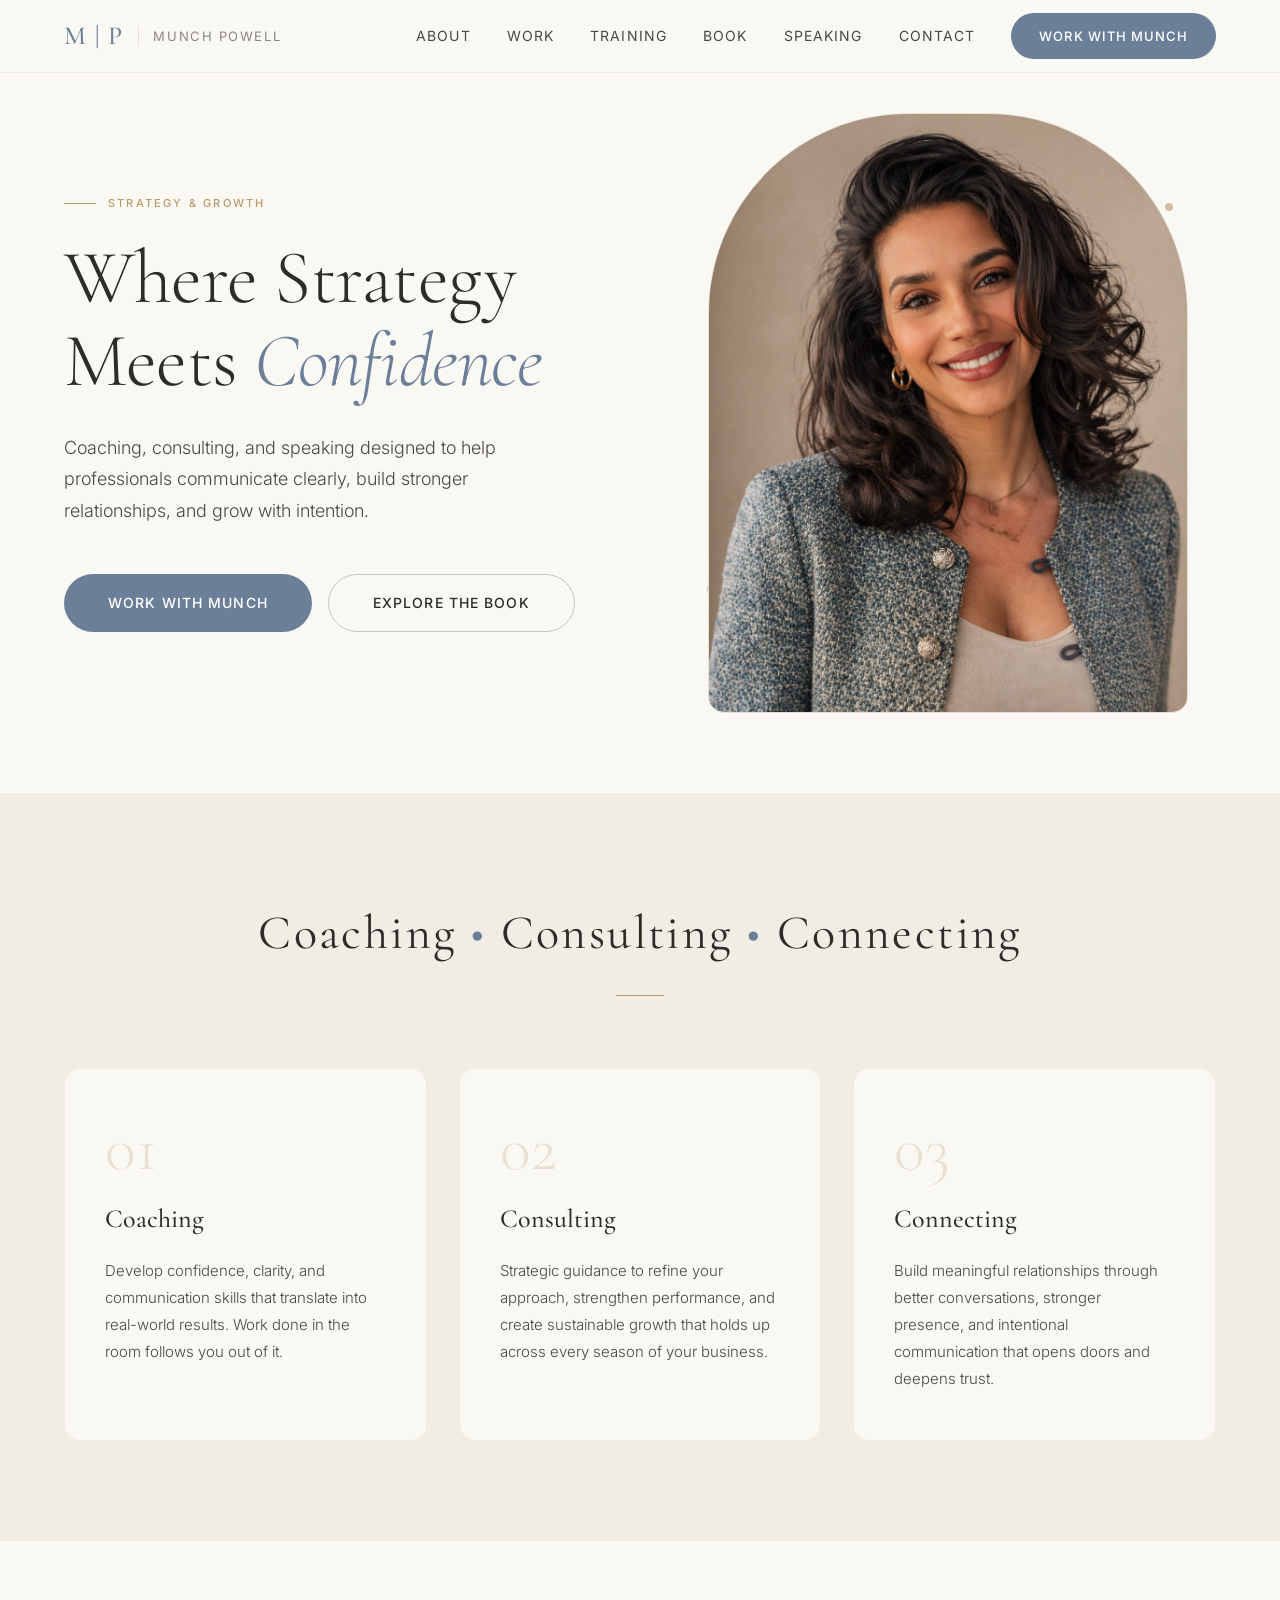
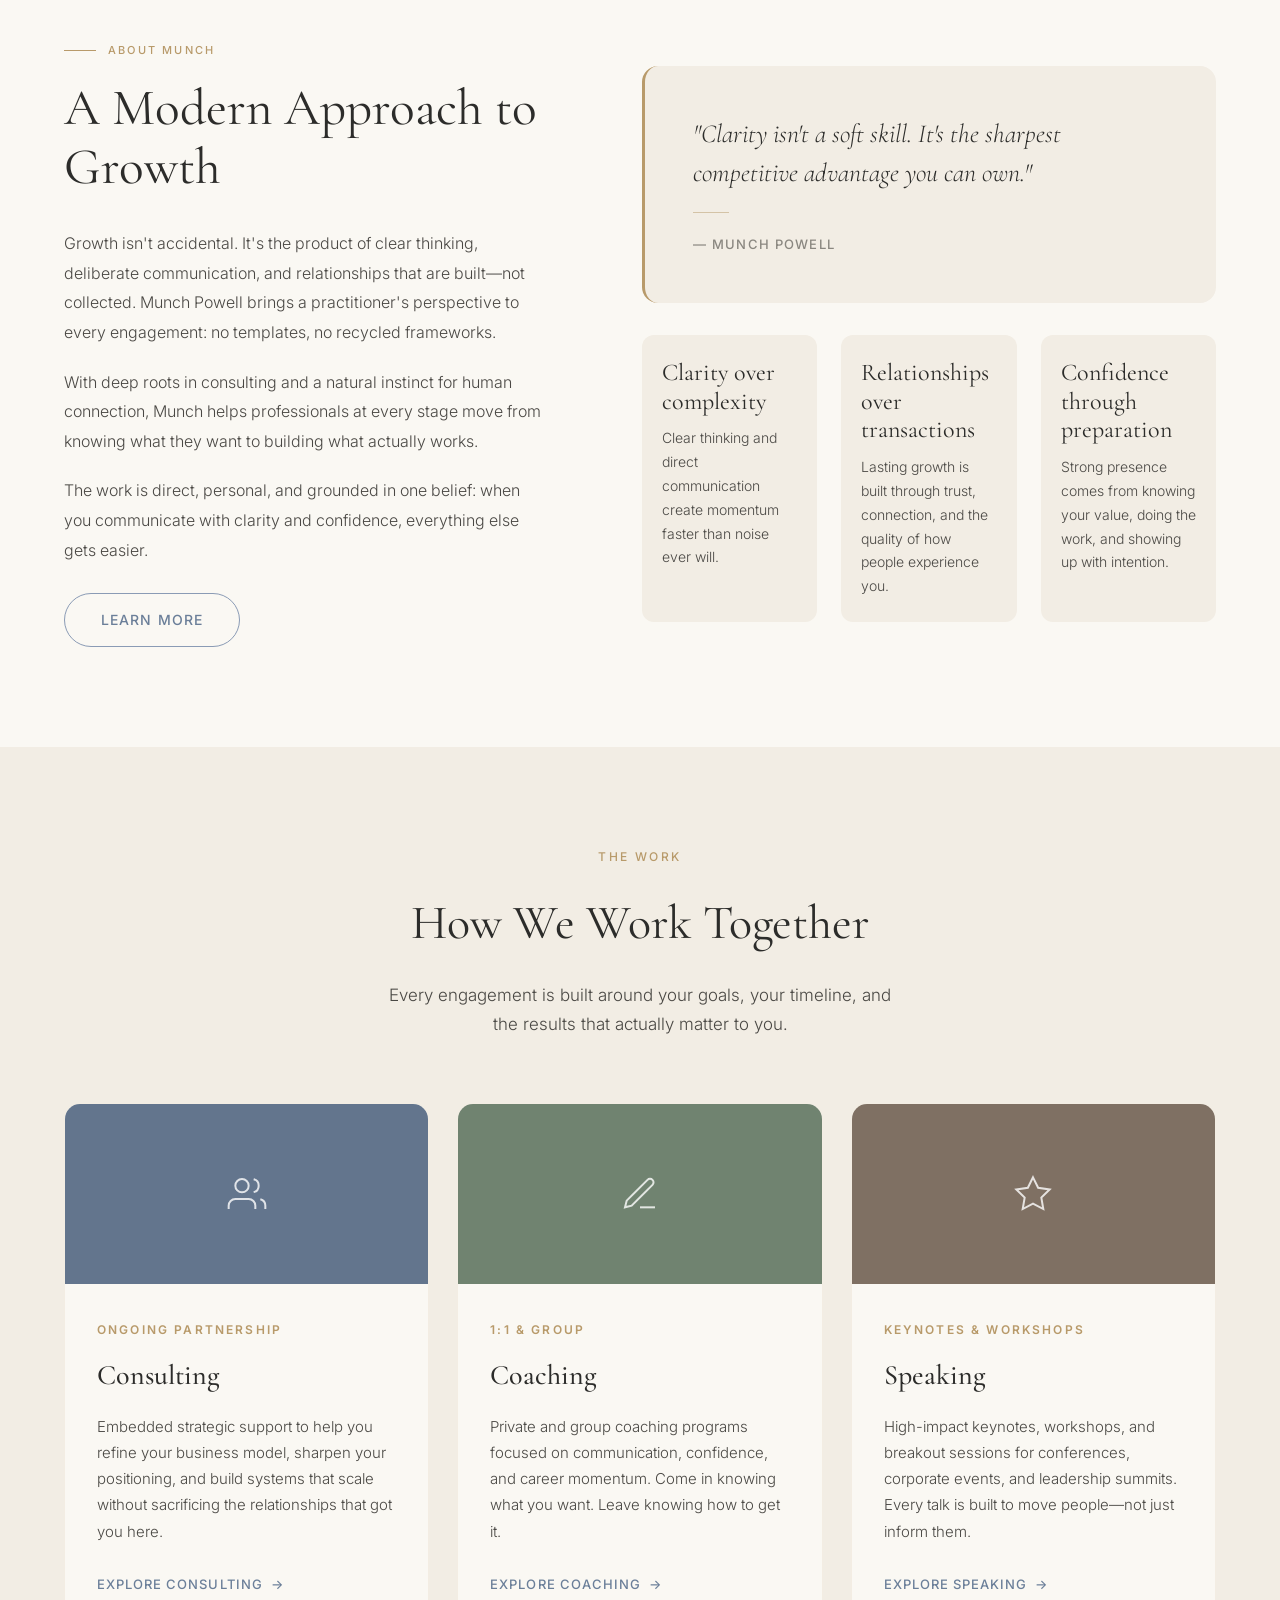
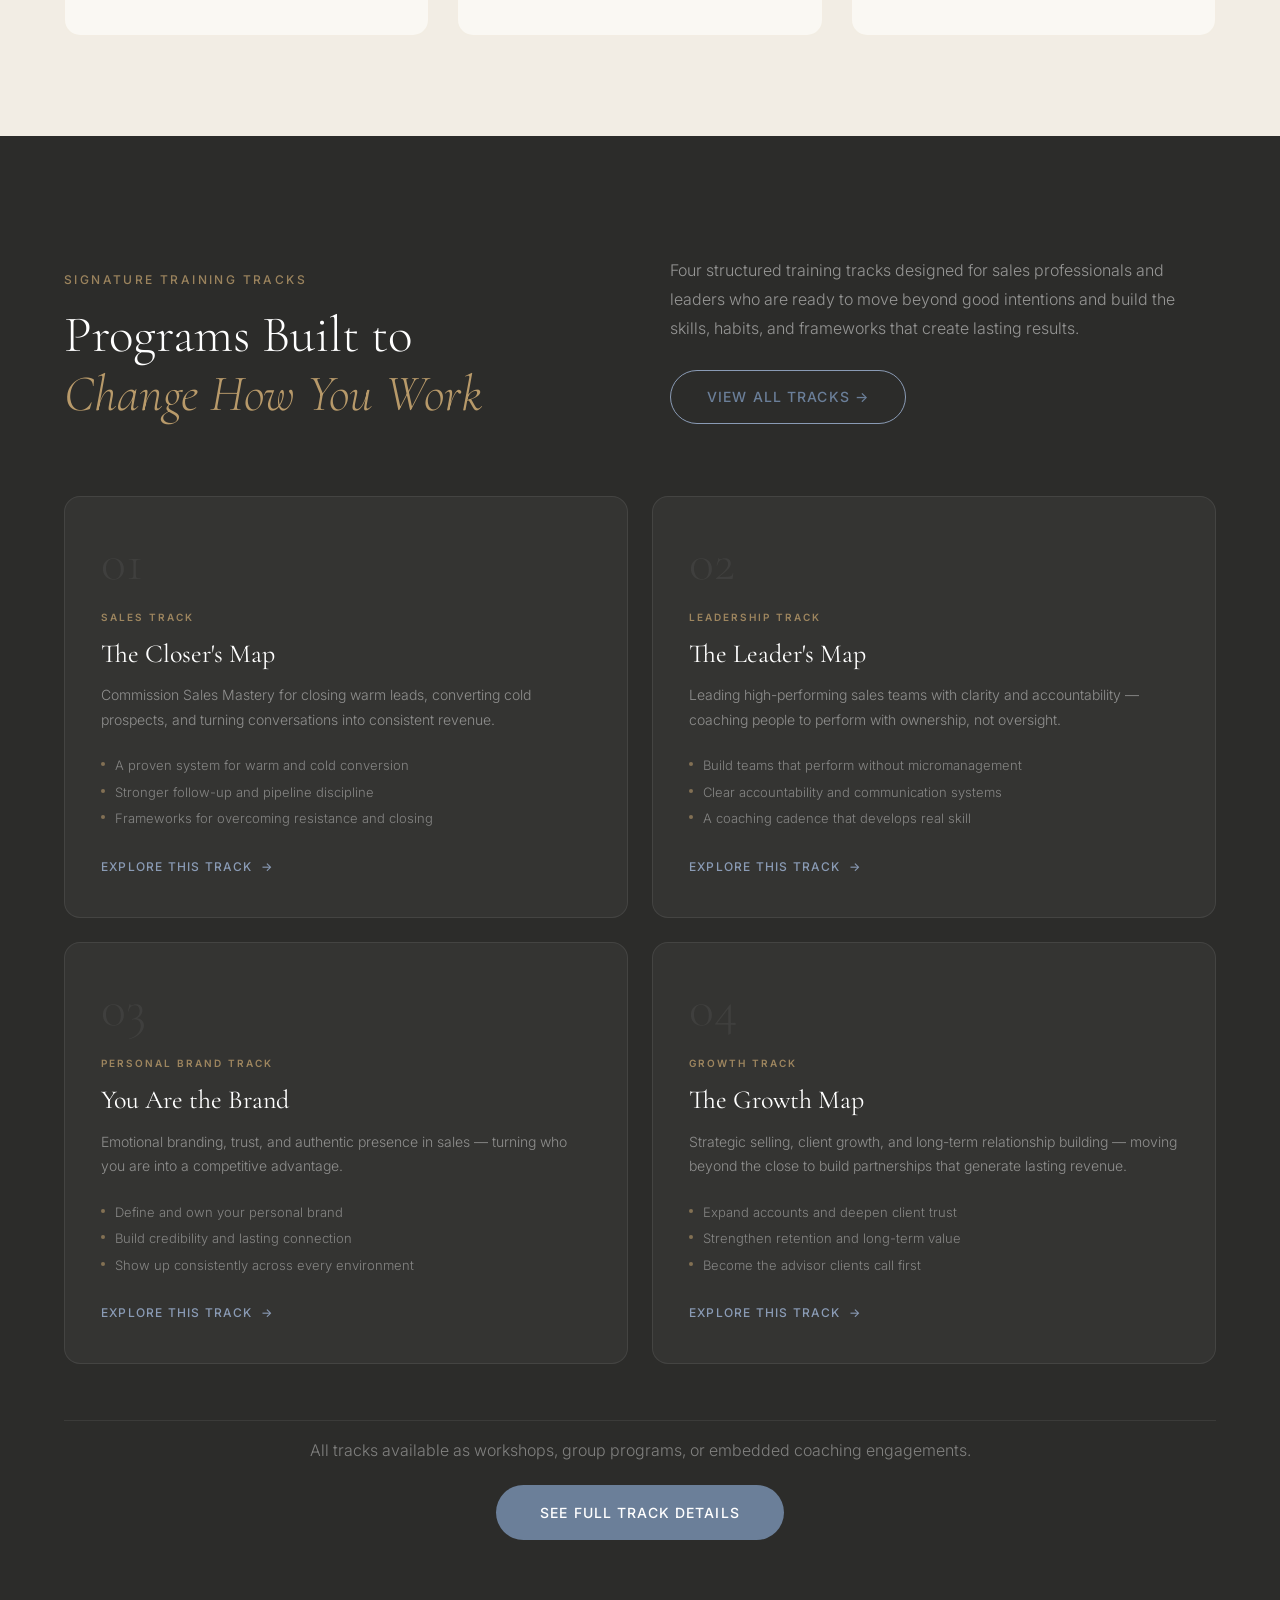
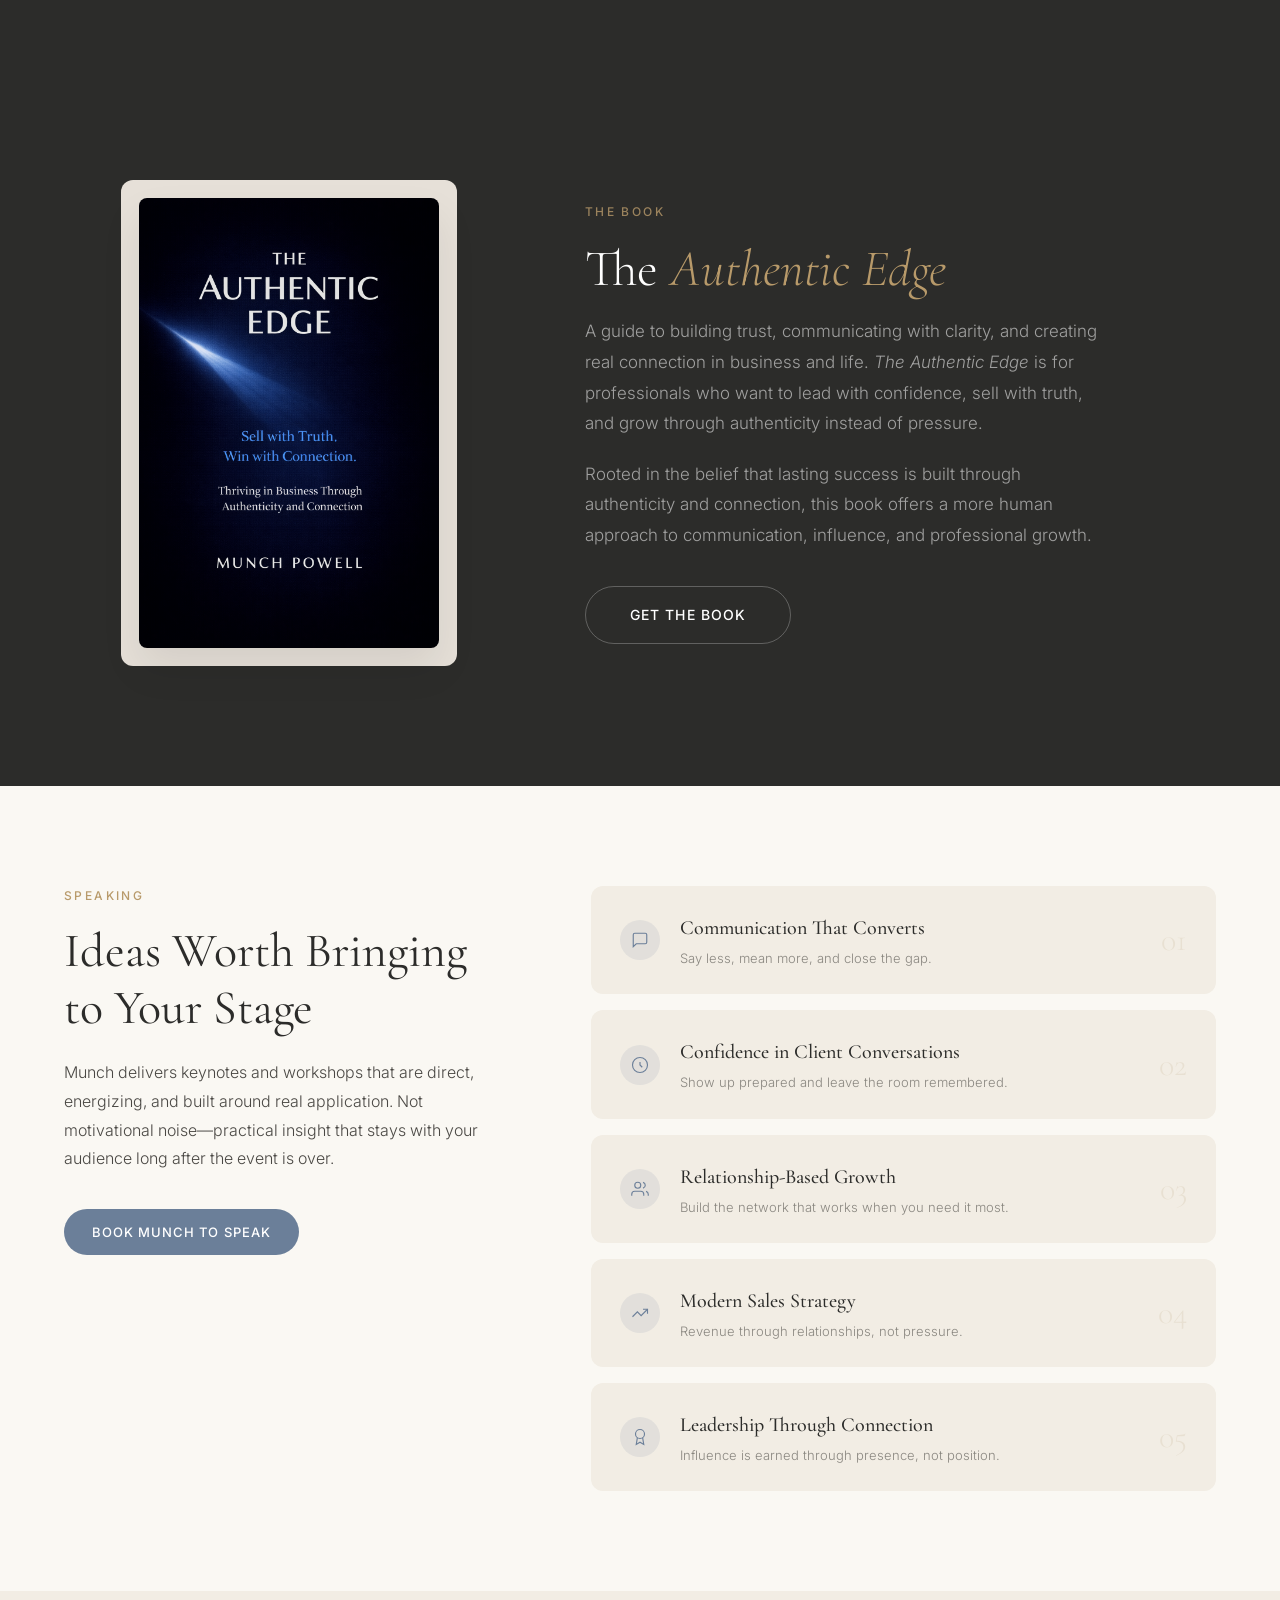
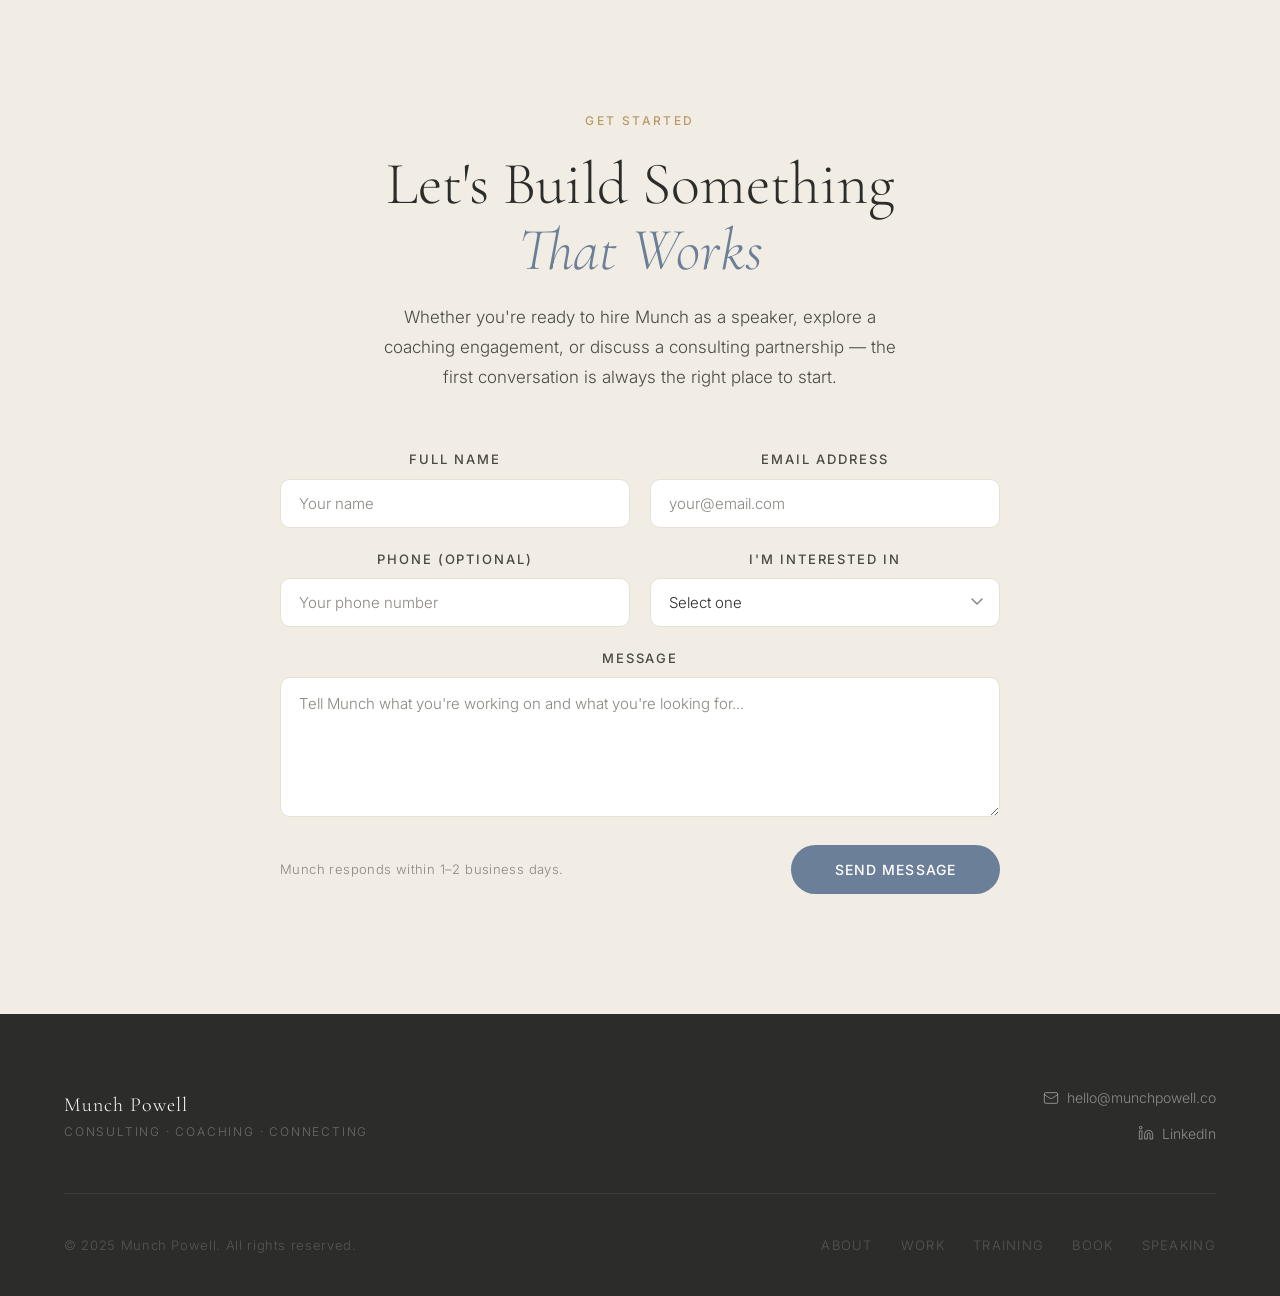
==== commit a03fdcf4: "Improve font sizes for readability on desktop and mobile" ====
--- a/index.html
+++ b/index.html
@@ -17,6 +17,9 @@
 
 <!-- Mobile theme color -->
 <meta name="theme-color" content="#FAF8F3">
+<meta http-equiv="Cache-Control" content="no-cache, no-store, must-revalidate">
+<meta http-equiv="Pragma" content="no-cache">
+<meta http-equiv="Expires" content="0">
 <link rel="preconnect" href="https://fonts.googleapis.com">
 <link rel="preconnect" href="https://fonts.gstatic.com" crossorigin>
 <link href="https://fonts.googleapis.com/css2?family=Cormorant+Garamond:ital,wght@0,300;0,400;0,500;0,600;1,300;1,400&family=Inter:wght@300;400;500;600&display=swap" rel="stylesheet">
@@ -108,7 +111,7 @@
 
   nav a {
     font-family: var(--sans);
-    font-size: 13px;
+    font-size: 14px;
     font-weight: 400;
     letter-spacing: 0.08em;
     text-transform: uppercase;
@@ -516,7 +519,7 @@
   }
 
   .section-label {
-    font-size: 11px;
+    font-size: 12px;
     font-weight: 500;
     letter-spacing: 0.2em;
     text-transform: uppercase;
@@ -592,7 +595,7 @@
   }
 
   .work-card-tag {
-    font-size: 10px;
+    font-size: 12px;
     font-weight: 600;
     letter-spacing: 0.18em;
     text-transform: uppercase;
@@ -932,7 +935,7 @@
   }
 
   .footer-copy {
-    font-size: 12px;
+    font-size: 13px;
     font-weight: 300;
     color: rgba(255,255,255,0.2);
     letter-spacing: 0.05em;
@@ -944,7 +947,7 @@
   }
 
   .footer-nav a {
-    font-size: 12px;
+    font-size: 13px;
     font-weight: 300;
     letter-spacing: 0.1em;
     text-transform: uppercase;
@@ -1323,7 +1326,11 @@
     align-items: flex-start;
   }
 
-} 
+  .work-card-tag { font-size: 12px; }
+  .form-group label { font-size: 13px; }
+  nav a { font-size: 14px; }
+
+}
 </style>
 </head>
 <body>
@@ -1719,7 +1726,7 @@
 
     .form-group label {
       font-family: var(--sans);
-      font-size: 11px;
+      font-size: 13px;
       font-weight: 500;
       letter-spacing: 0.15em;
       text-transform: uppercase;
@@ -1787,7 +1794,7 @@
     }
 
     .form-note {
-      font-size: 12px;
+      font-size: 13px;
       font-weight: 300;
       color: var(--muted);
       letter-spacing: 0.03em;
@@ -1901,7 +1908,7 @@
     </div>
 
     <!-- SUCCESS MESSAGE (hidden until form submits) -->
-    <div class="form-success" id="contactSuccess">
+    <div class="form-success" id="contactSuccess" style="display:none;">
       <div class="form-success-icon">
         <svg viewBox="0 0 24 24"><polyline points="20 6 9 17 4 12"/></svg>
       </div>
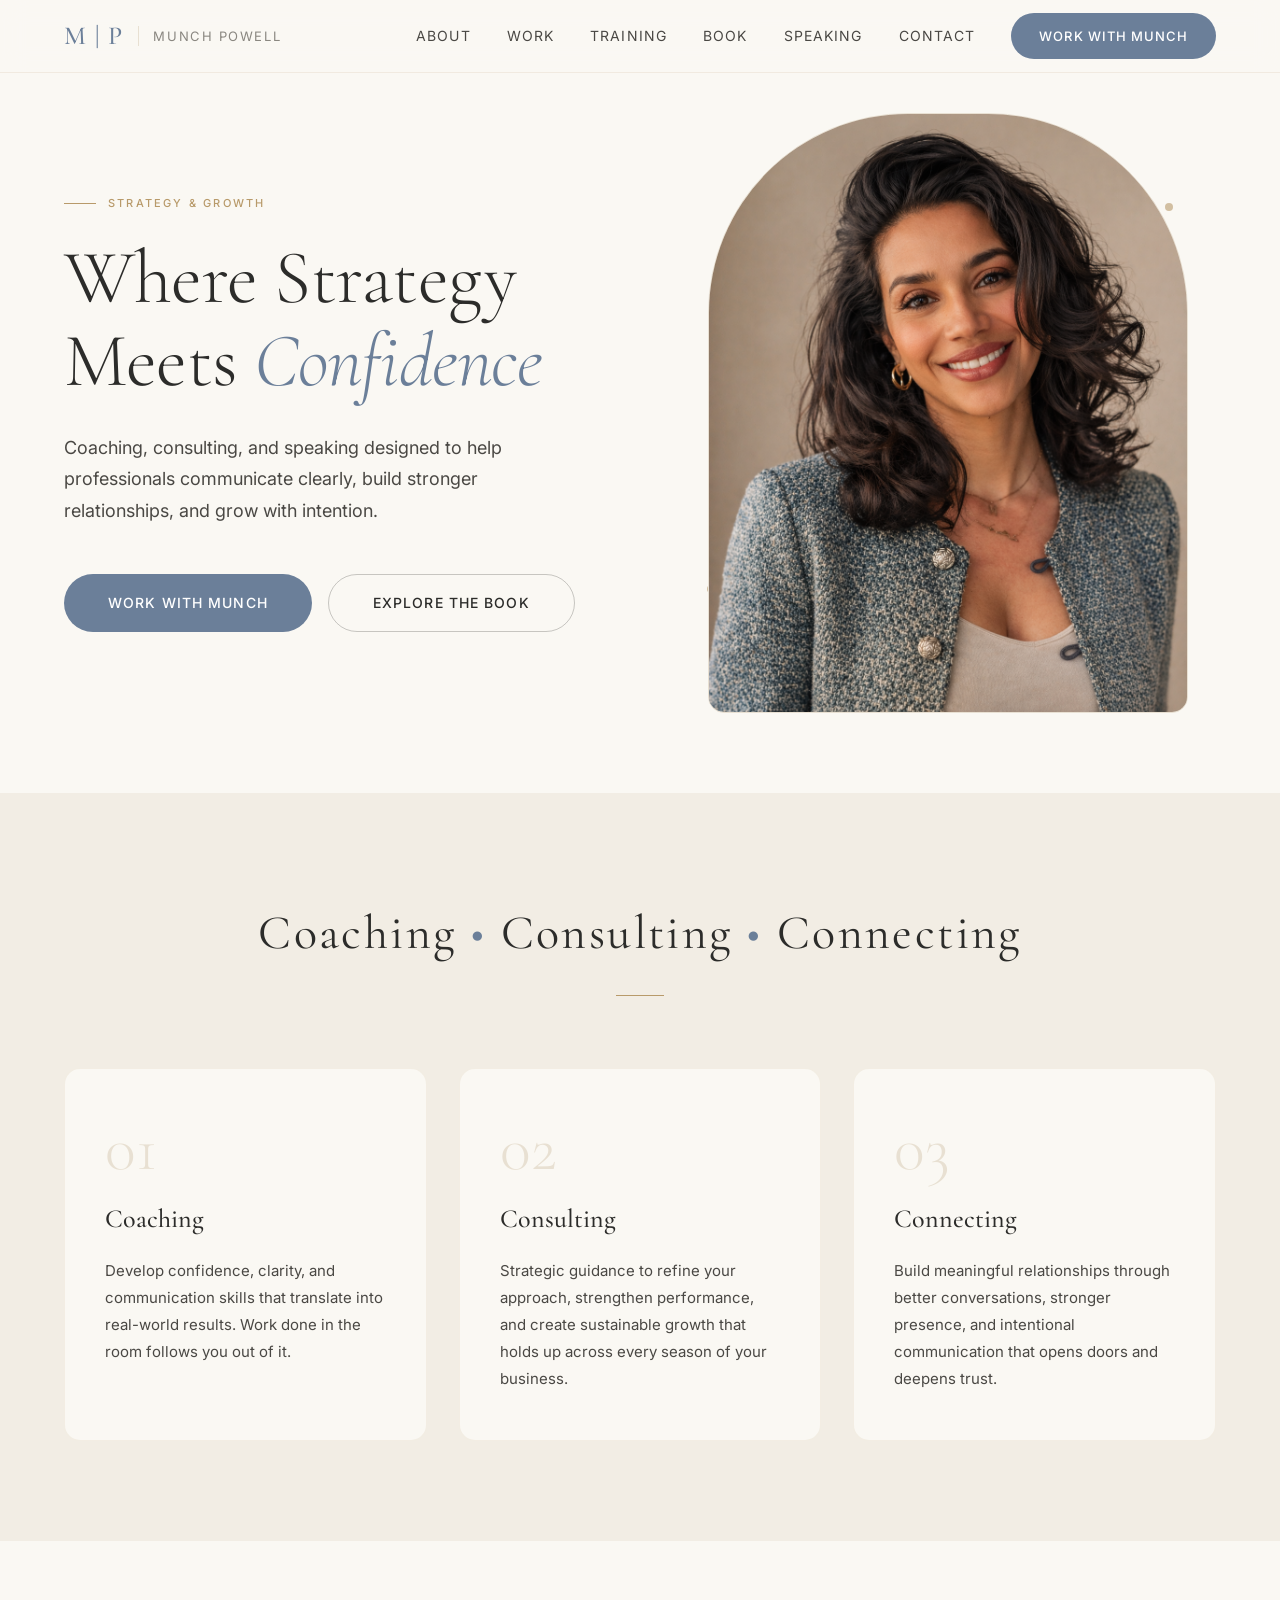
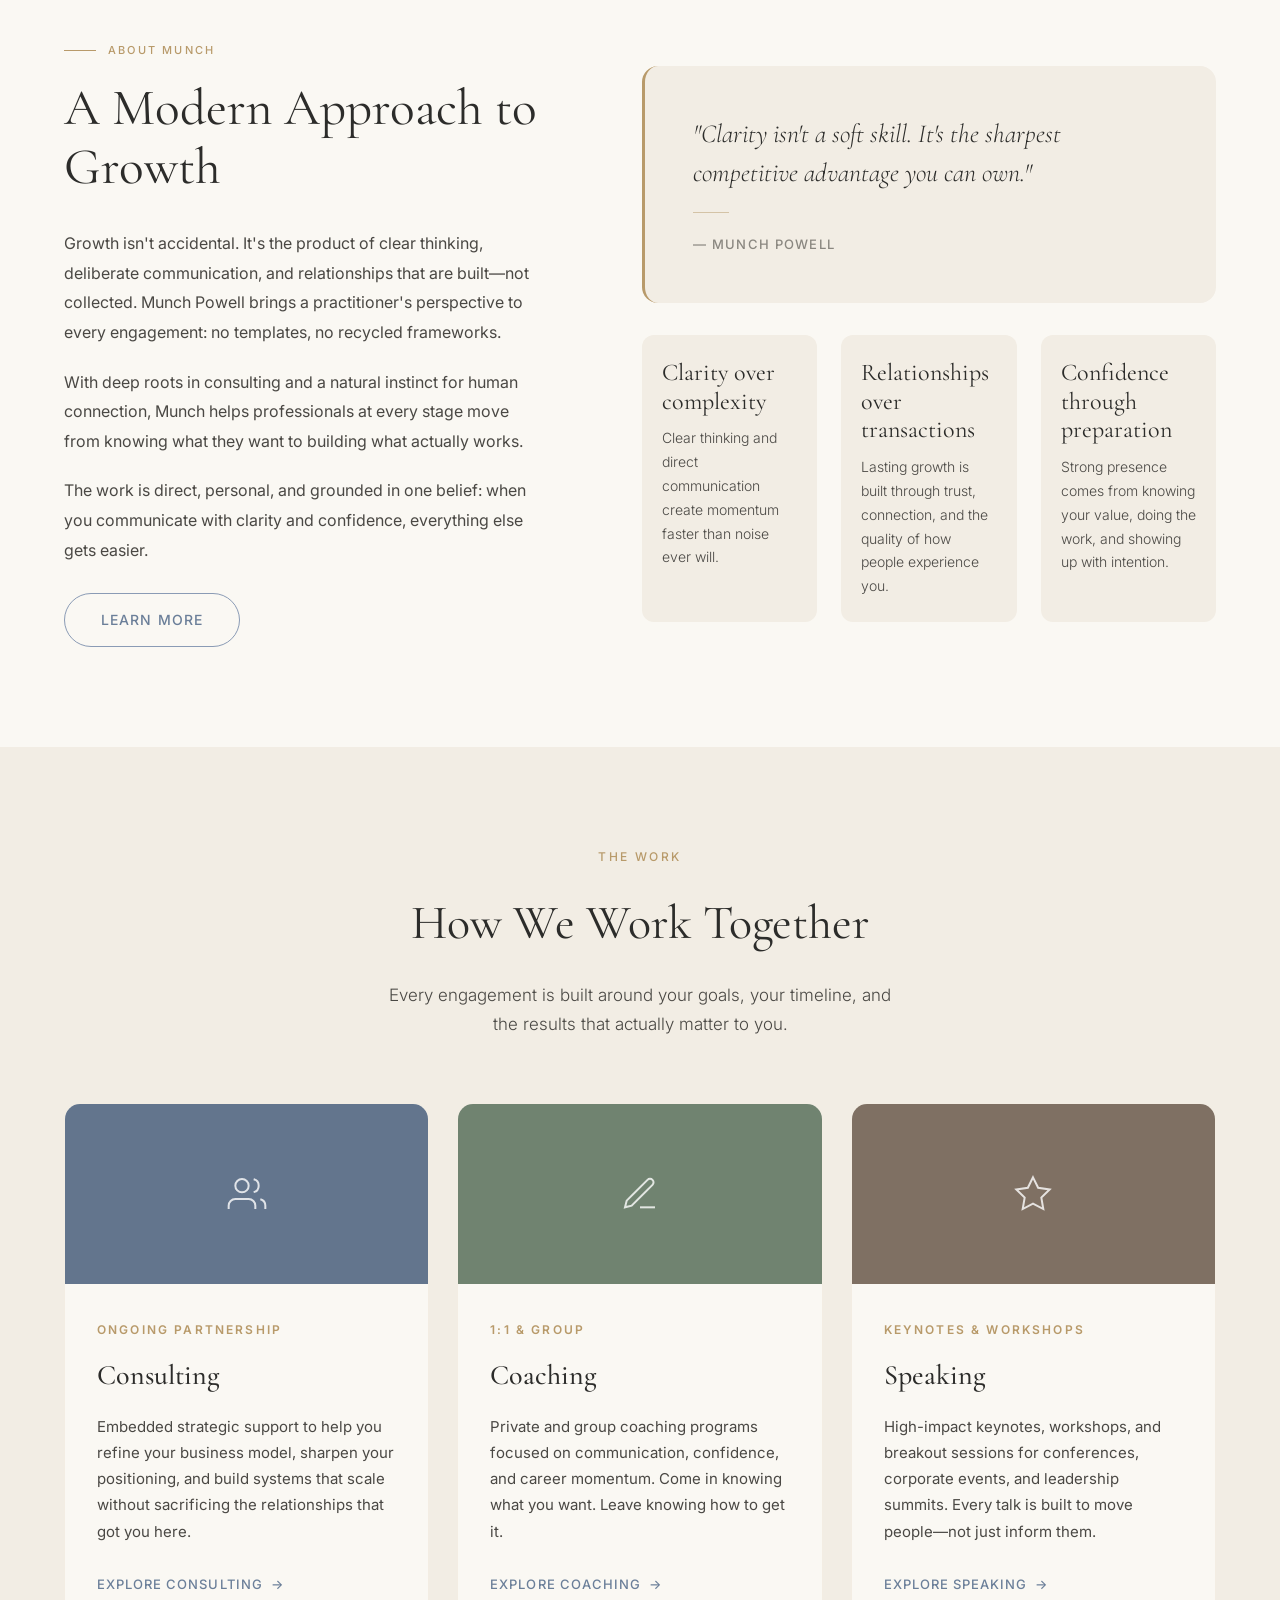
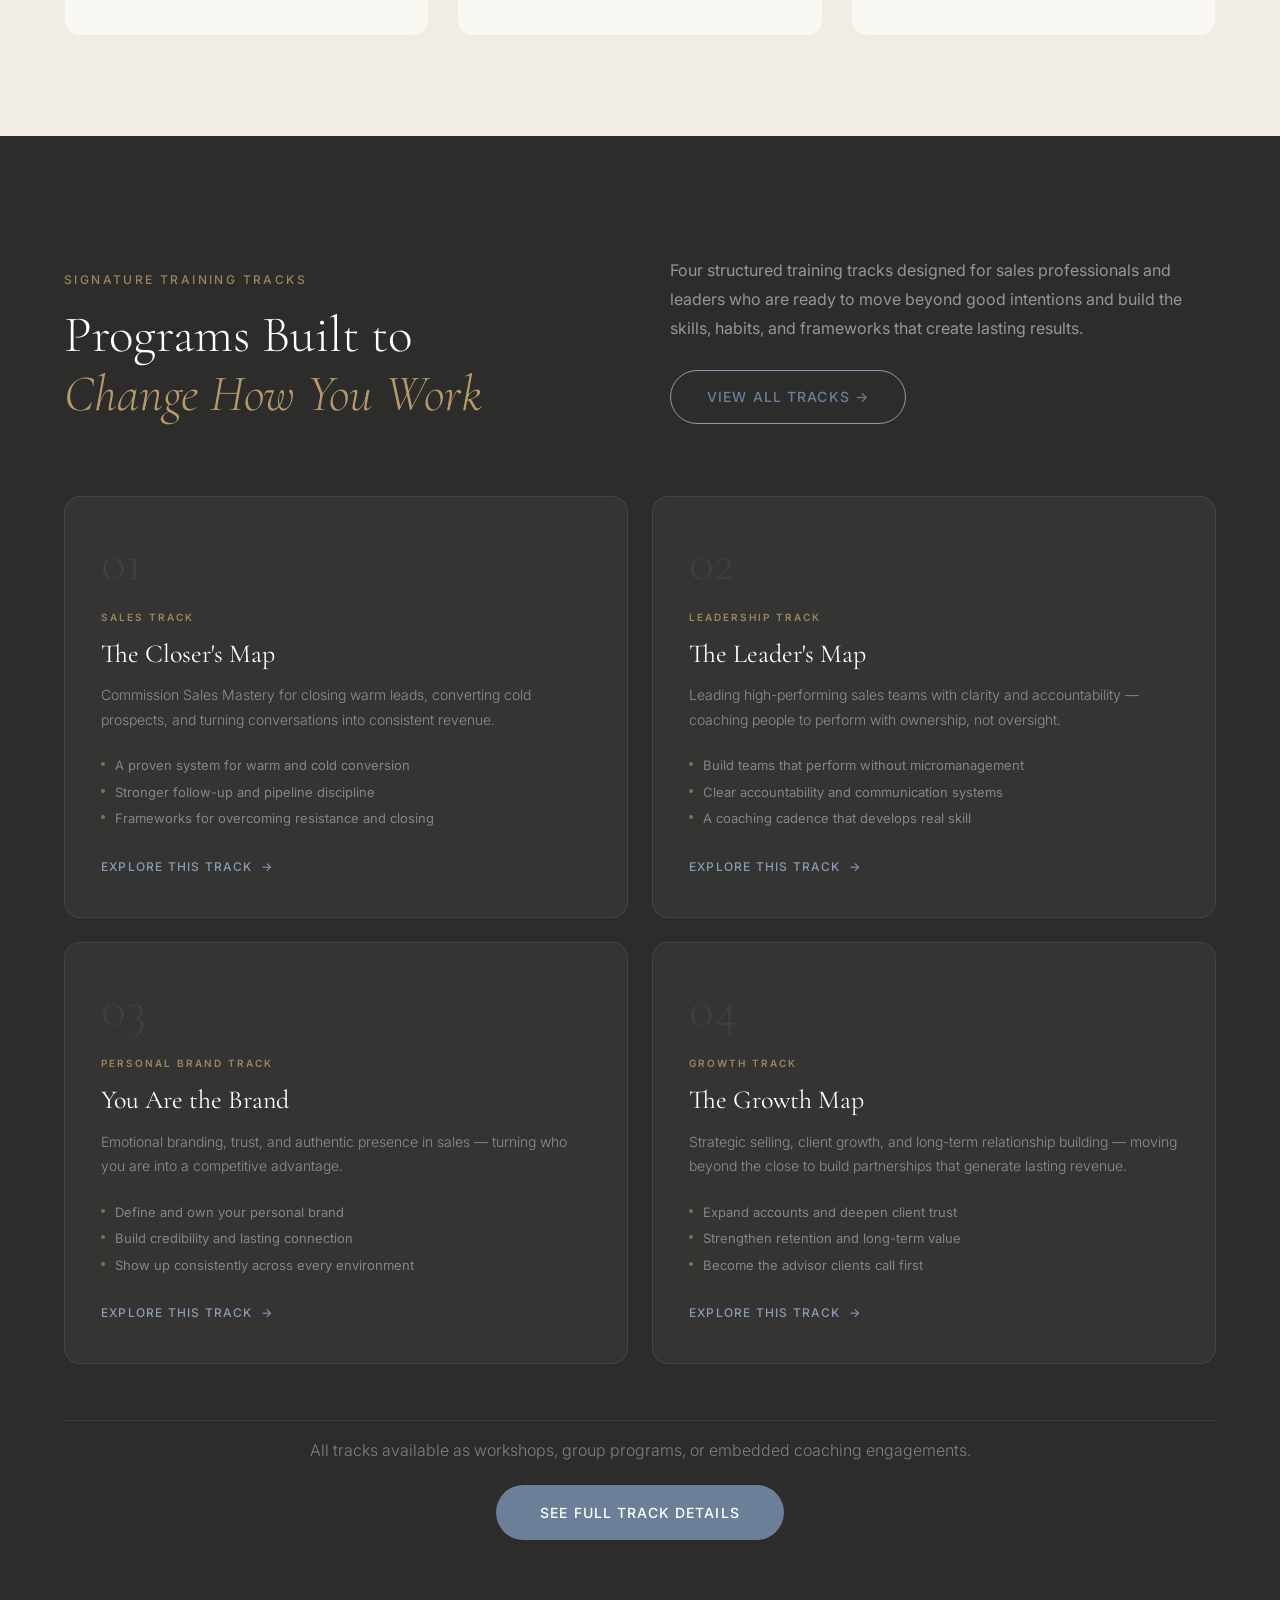
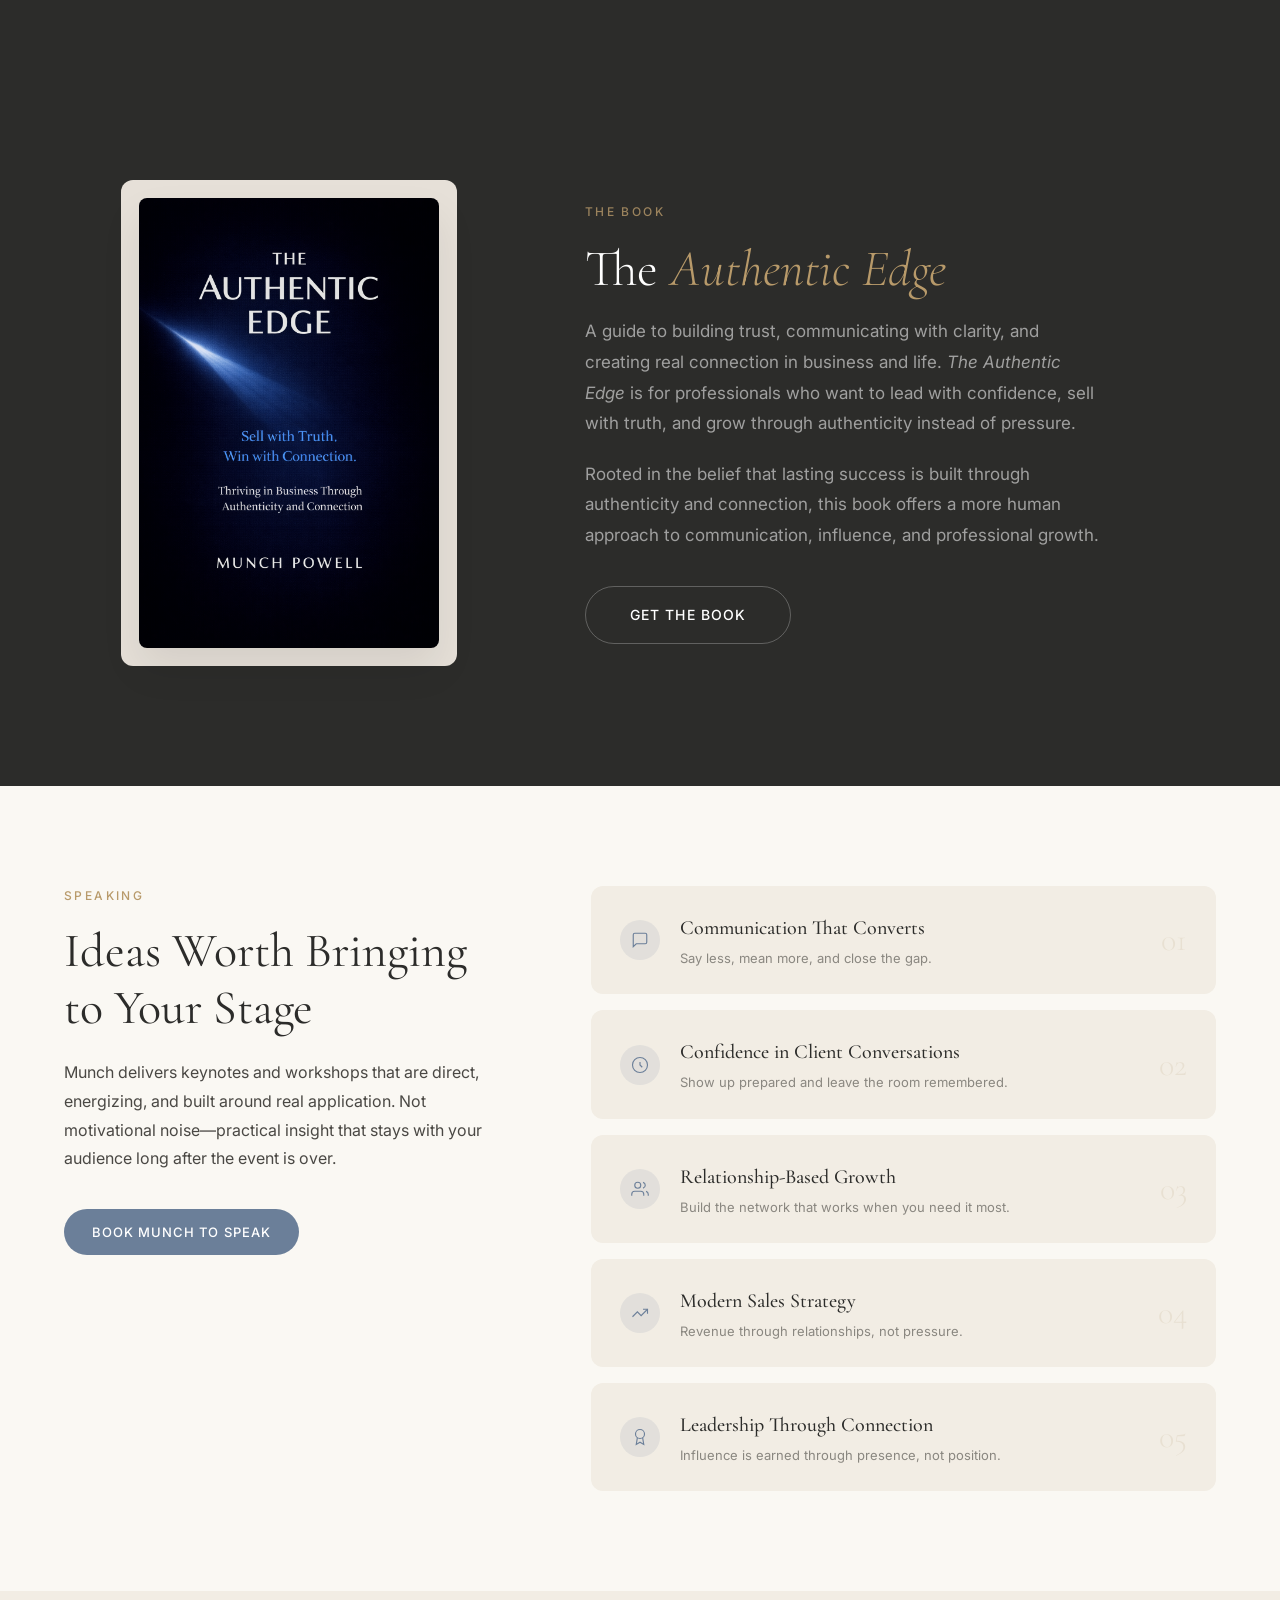
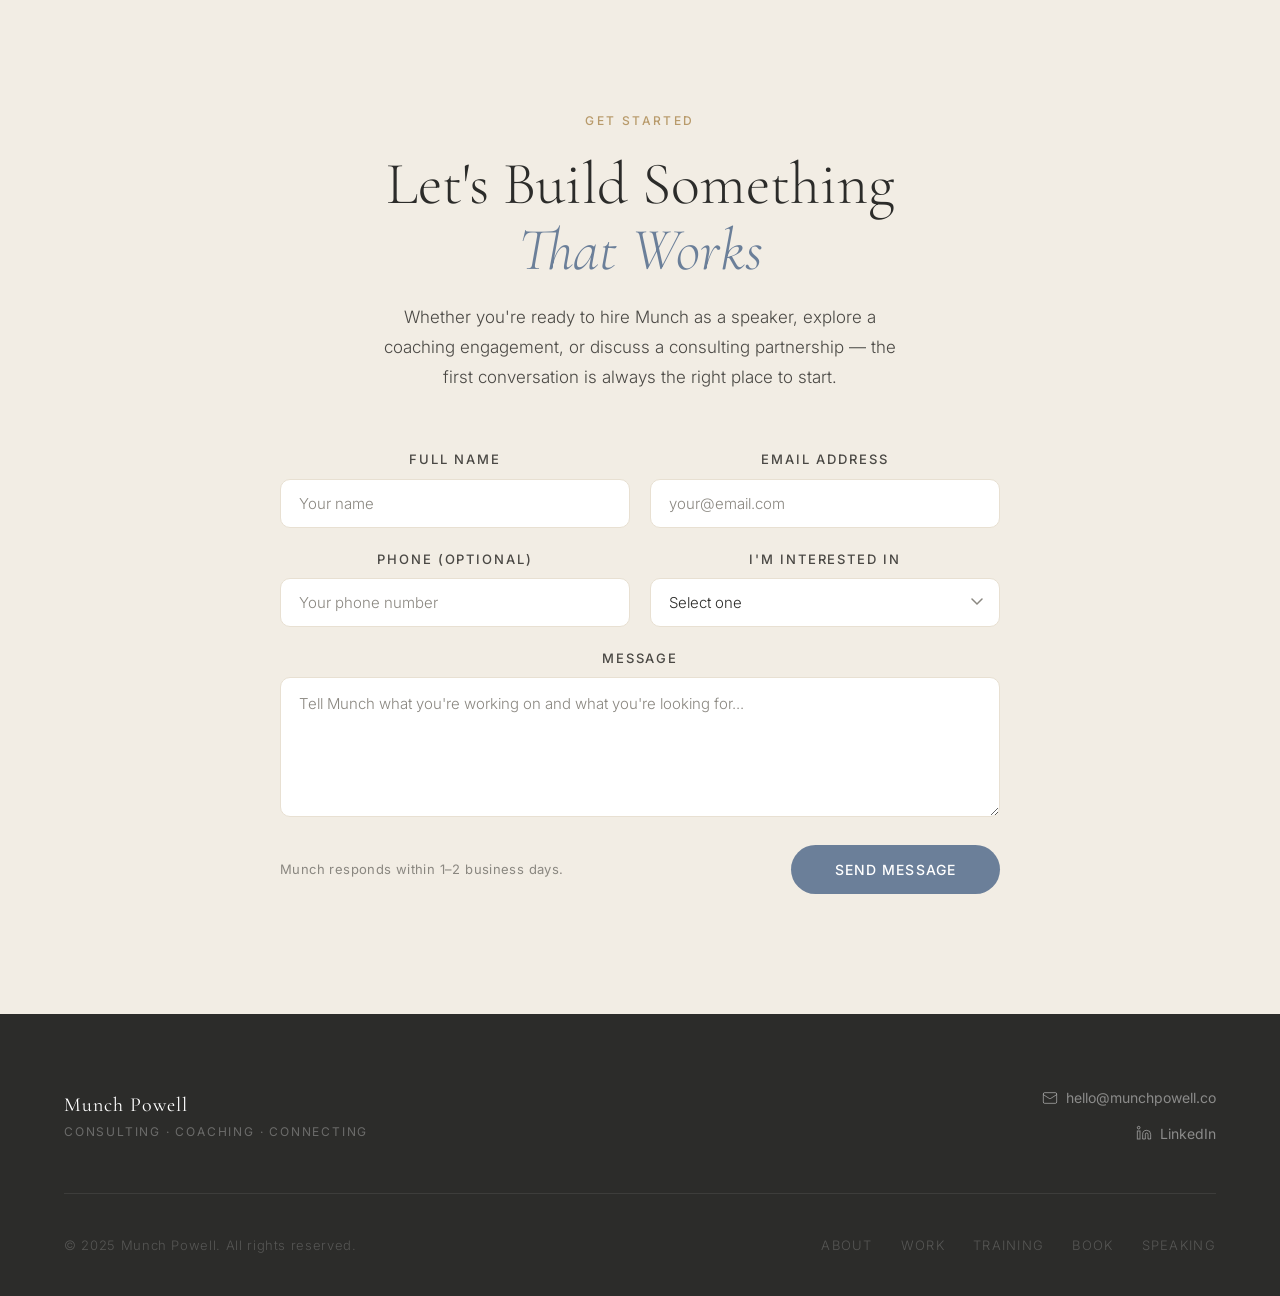
==== commit bbcd1860: "Improve body copy weight for readability" ====
--- a/index.html
+++ b/index.html
@@ -243,7 +243,7 @@
 
   .hero-sub {
     font-size: 18px;
-    font-weight: 300;
+    font-weight: 400;
     line-height: 1.75;
     color: var(--charcoal-soft);
     margin-bottom: 48px;
@@ -392,7 +392,7 @@
 
   .pillar-card p {
     font-size: 15px;
-    font-weight: 300;
+    font-weight: 400;
     line-height: 1.8;
     color: var(--charcoal-soft);
   }
@@ -441,7 +441,7 @@
 
   .about-inner p {
     font-size: 16px;
-    font-weight: 300;
+    font-weight: 400;
     line-height: 1.85;
     color: var(--charcoal-soft);
     margin-bottom: 20px;
@@ -613,7 +613,7 @@
 
   .work-card p {
     font-size: 15px;
-    font-weight: 300;
+    font-weight: 400;
     line-height: 1.75;
     color: var(--charcoal-soft);
     flex: 1;
@@ -682,7 +682,7 @@
 
   .book-content p {
     font-size: 17px;
-    font-weight: 300;
+    font-weight: 400;
     line-height: 1.8;
     color: rgba(255,255,255,0.55);
     margin-bottom: 20px;
@@ -723,7 +723,7 @@
 
   .speaking-intro p {
     font-size: 16px;
-    font-weight: 300;
+    font-weight: 400;
     line-height: 1.8;
     color: var(--charcoal-soft);
     margin-bottom: 36px;
@@ -785,7 +785,7 @@
 
   .topic-desc {
     font-size: 13px;
-    font-weight: 300;
+    font-weight: 400;
     color: var(--muted);
   }
 
@@ -885,14 +885,14 @@
   .footer-name {
     font-family: var(--serif);
     font-size: 20px;
-    font-weight: 300;
+    font-weight: 400;
     color: var(--white);
     letter-spacing: 0.05em;
   }
 
   .footer-tagline {
     font-size: 12px;
-    font-weight: 300;
+    font-weight: 400;
     letter-spacing: 0.15em;
     text-transform: uppercase;
     color: rgba(255,255,255,0.3);
@@ -907,7 +907,7 @@
 
   .footer-links a {
     font-size: 14px;
-    font-weight: 300;
+    font-weight: 400;
     color: rgba(255,255,255,0.45);
     text-decoration: none;
     transition: color var(--transition);
@@ -1052,7 +1052,7 @@
 
   .training-header-right p {
     font-size: 16px;
-    font-weight: 300;
+    font-weight: 400;
     line-height: 1.8;
     color: rgba(255,255,255,0.5);
     margin-bottom: 28px;
@@ -1147,7 +1147,7 @@
     align-items: flex-start;
     gap: 10px;
     font-size: 13px;
-    font-weight: 300;
+    font-weight: 400;
     color: rgba(255,255,255,0.4);
     line-height: 1.5;
   }
@@ -1698,7 +1698,7 @@
 
     .cta-intro p {
       font-size: 17px;
-      font-weight: 300;
+      font-weight: 400;
       color: var(--charcoal-soft);
       line-height: 1.75;
       max-width: 520px;
@@ -1795,7 +1795,7 @@
 
     .form-note {
       font-size: 13px;
-      font-weight: 300;
+      font-weight: 400;
       color: var(--muted);
       letter-spacing: 0.03em;
     }
